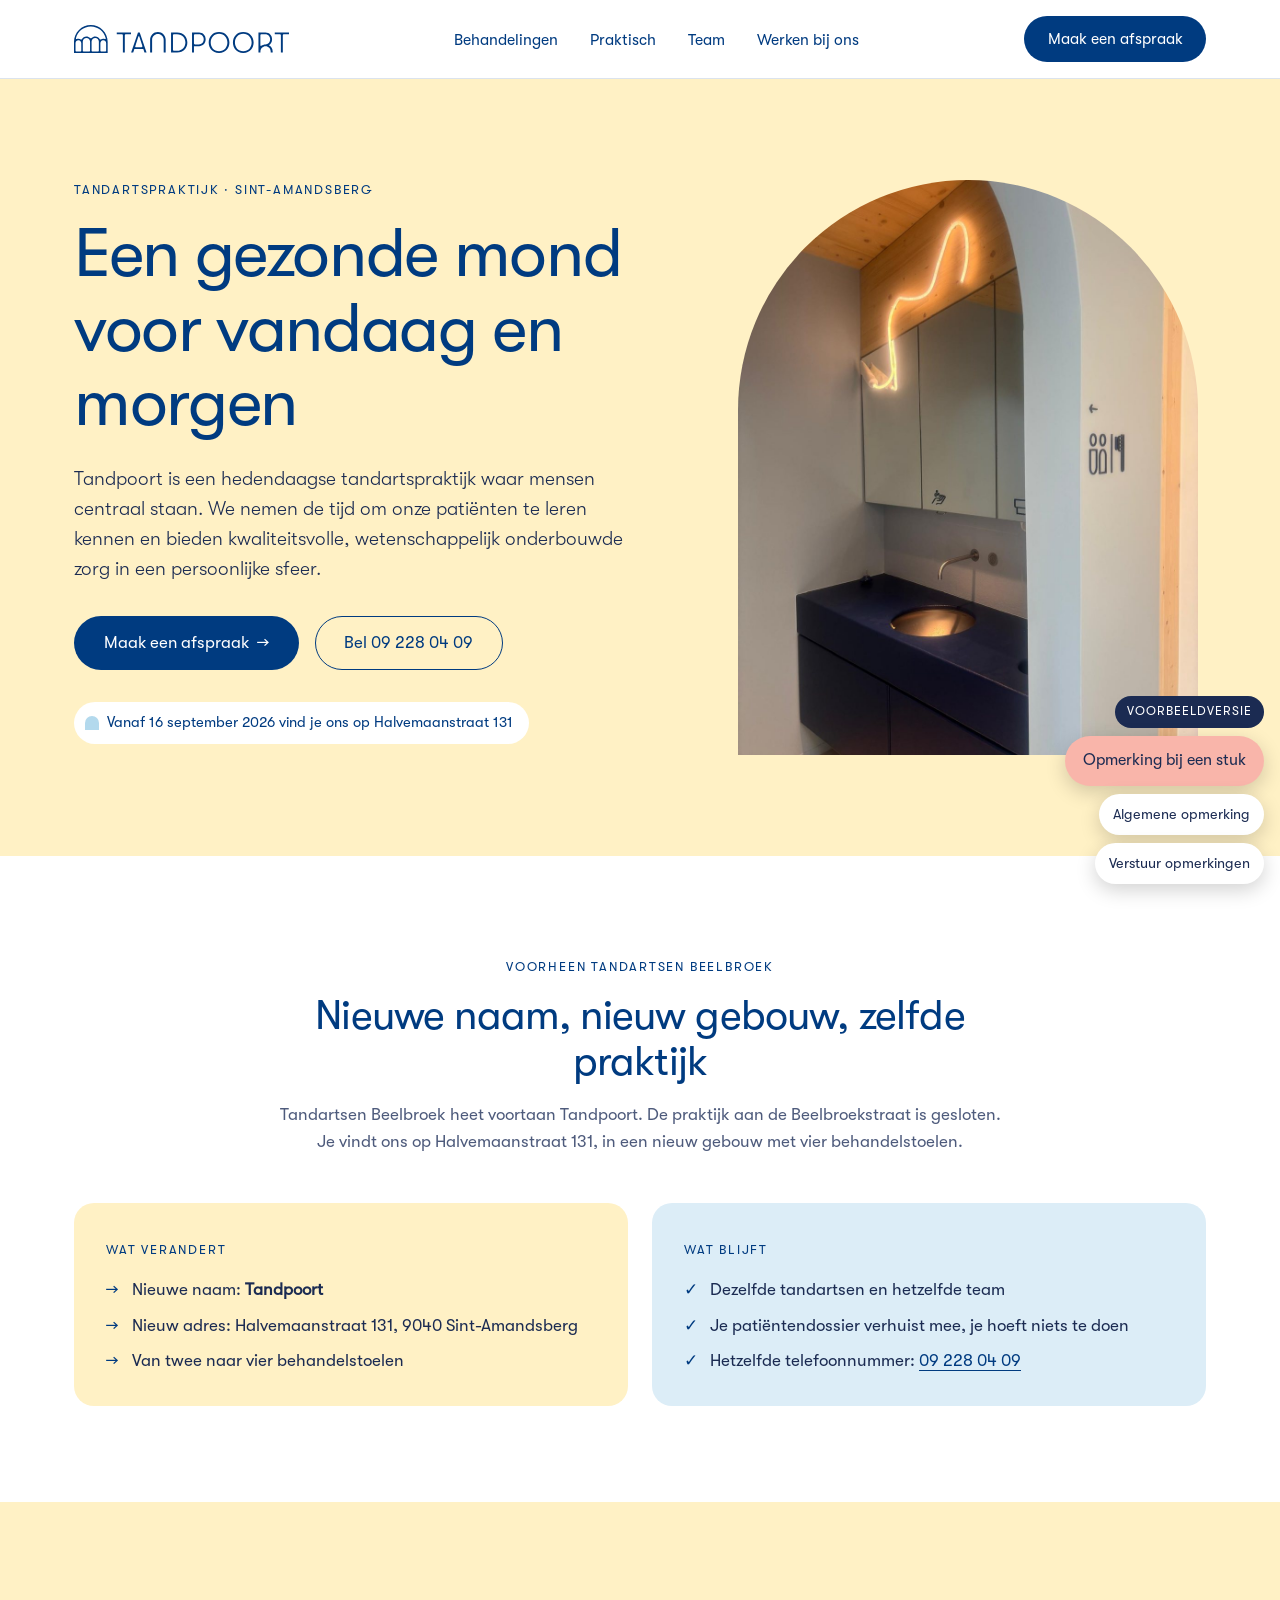
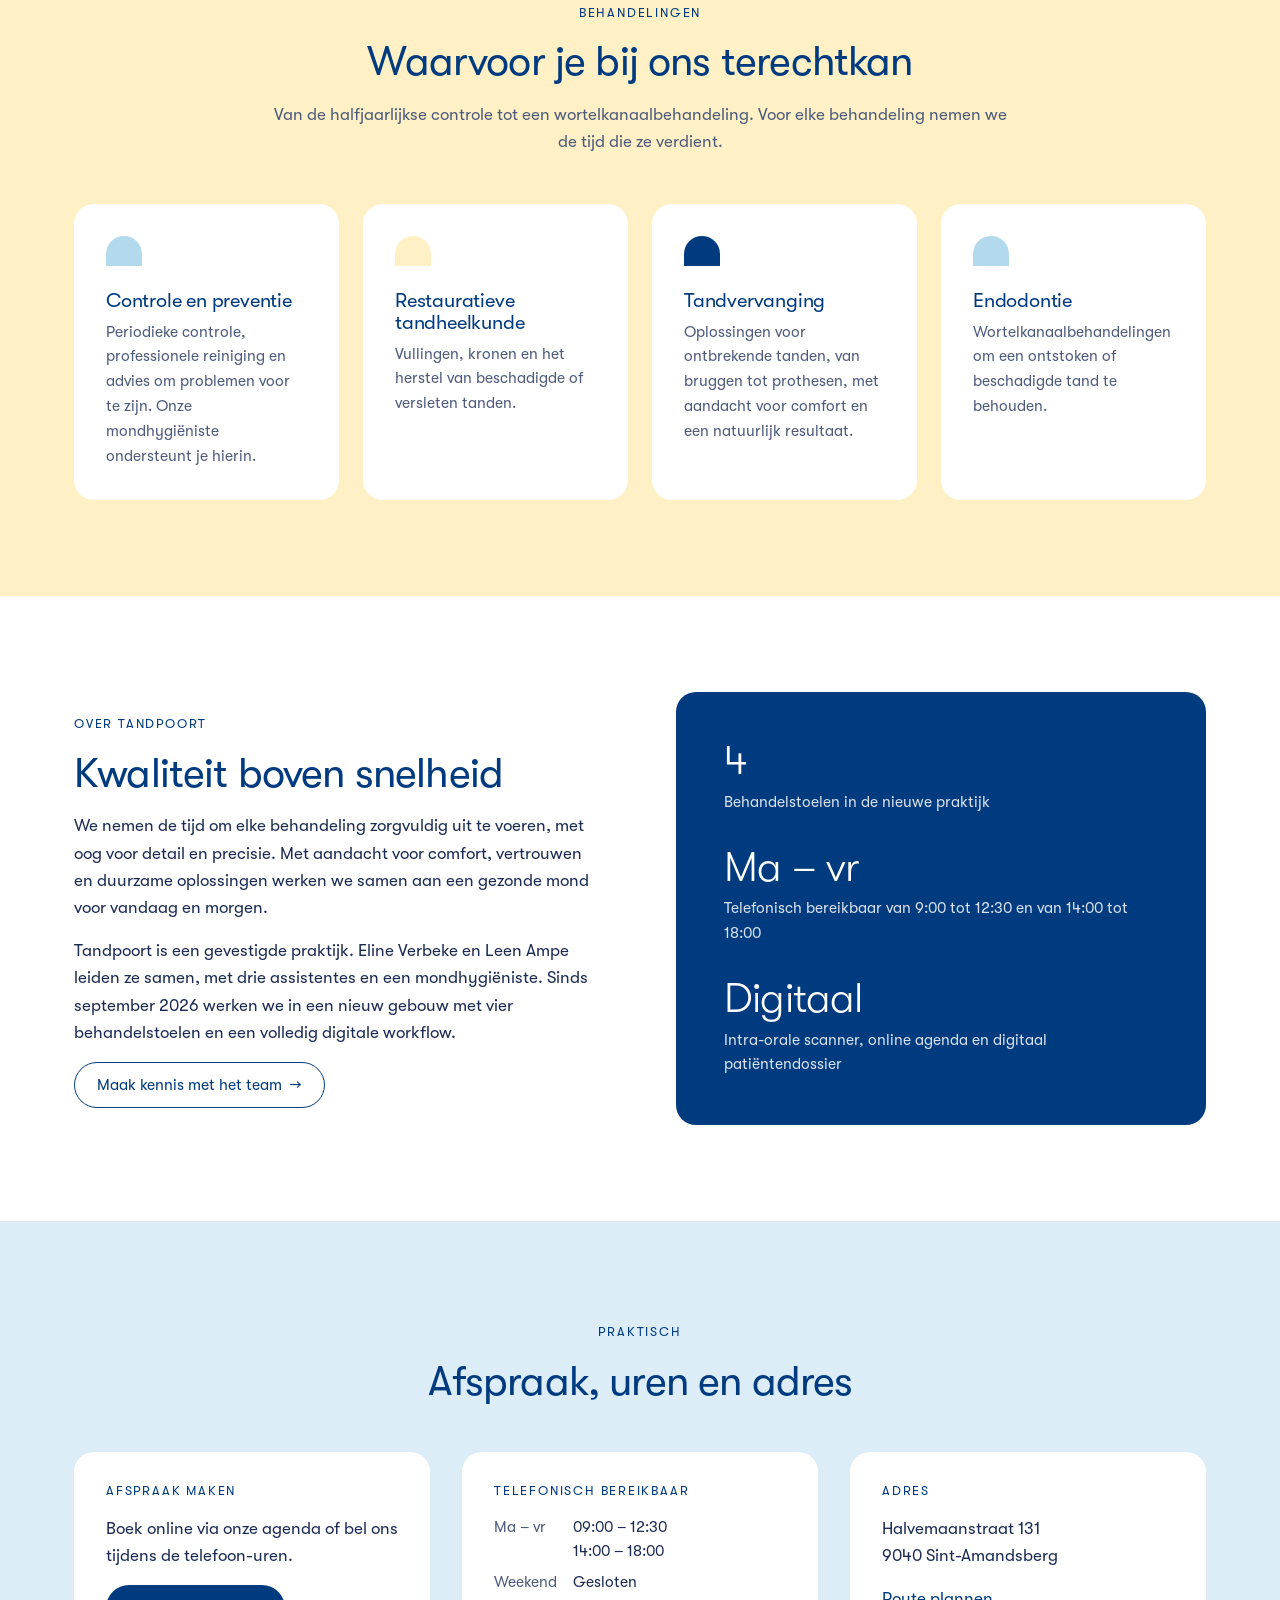
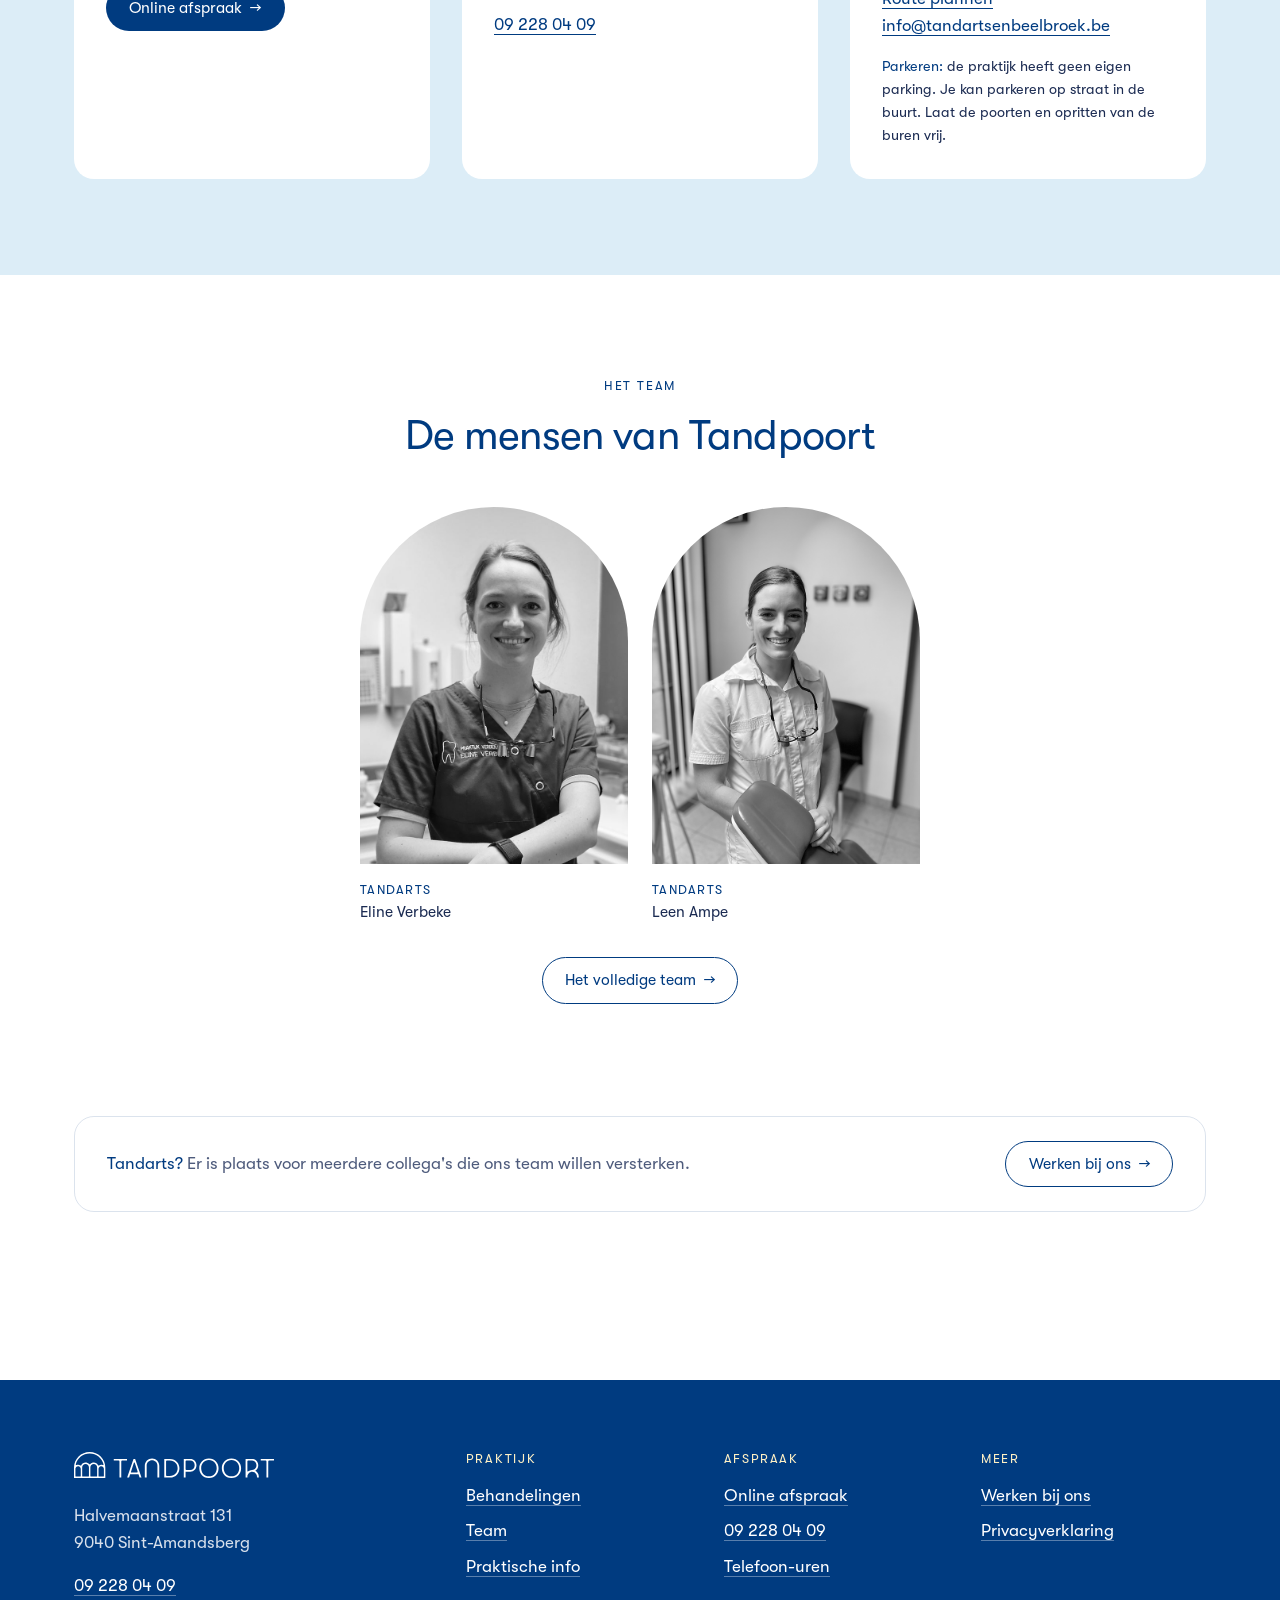
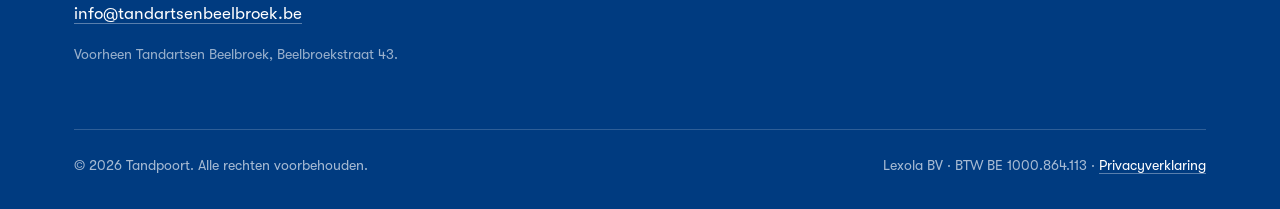
==== index.html @ 4336bd51 "Voorbeeldversie Tandpoort-site met commentaarlaag" ====
<!DOCTYPE html>
<html lang="nl">
<head>
  <meta charset="UTF-8" />
  <meta name="viewport" content="width=device-width, initial-scale=1.0" />
  <meta name="robots" content="noindex, nofollow" />
  <title>Voorbeeld · Tandpoort | Tandartspraktijk in Sint-Amandsberg</title>
  <meta name="description" content="Tandpoort is een hedendaagse tandartspraktijk in Sint-Amandsberg (Gent), Halvemaanstraat 131. Voorheen Tandartsen Beelbroek. Controle en preventie, restauratieve tandheelkunde, tandvervanging en endodontie." />
  <link rel="icon" type="image/png" href="favicon.png" />
  <link rel="apple-touch-icon" href="apple-touch-icon.png" />
  <link rel="preload" href="fonts/GT-Walsheim-Regular.woff2" as="font" type="font/woff2" crossorigin />
  <link rel="stylesheet" href="css/styles.css" />
  <link rel="stylesheet" href="css/review.css" />
  <meta property="og:type" content="website" />
  <meta property="og:url" content="https://tandpoort.be/" />
  <meta property="og:title" content="Tandpoort | Tandartspraktijk in Sint-Amandsberg" />
  <meta property="og:description" content="Hedendaagse tandartspraktijk op Halvemaanstraat 131 in Sint-Amandsberg. Voorheen Tandartsen Beelbroek." />
  <meta property="og:image" content="https://tandpoort.be/images/og-image.jpg" />
  <meta property="og:image:width" content="1200" />
  <meta property="og:image:height" content="630" />
  <meta property="og:locale" content="nl_BE" />
  <meta property="og:site_name" content="Tandpoort" />
  <meta name="twitter:card" content="summary_large_image" />
  <meta name="twitter:title" content="Tandpoort | Tandartspraktijk in Sint-Amandsberg" />
  <meta name="twitter:description" content="Hedendaagse tandartspraktijk op Halvemaanstraat 131 in Sint-Amandsberg. Voorheen Tandartsen Beelbroek." />
  <meta name="twitter:image" content="https://tandpoort.be/images/og-image.jpg" />
  <script type="application/ld+json">
  {
    "@context": "https://schema.org",
    "@type": "Dentist",
    "name": "Tandpoort",
    "alternateName": "Tandartsen Beelbroek",
    "description": "Hedendaagse tandartspraktijk in Sint-Amandsberg, Gent. Sinds 16 september 2026 op Halvemaanstraat 131, voorheen Tandartsen Beelbroek.",
    "url": "https://tandpoort.be",
    "image": "https://tandpoort.be/images/og-image.jpg",
    "logo": "https://tandpoort.be/images/brand/tandpoort-logo.png",
    "telephone": "+32-9-228-04-09",
    "email": "info@tandartsenbeelbroek.be",
    "address": {
      "@type": "PostalAddress",
      "streetAddress": "Halvemaanstraat 131",
      "addressLocality": "Sint-Amandsberg",
      "postalCode": "9040",
      "addressCountry": "BE"
    },
    "openingHoursSpecification": [
      {
        "@type": "OpeningHoursSpecification",
        "dayOfWeek": ["Monday", "Tuesday", "Wednesday", "Thursday", "Friday"],
        "opens": "09:00",
        "closes": "12:30"
      },
      {
        "@type": "OpeningHoursSpecification",
        "dayOfWeek": ["Monday", "Tuesday", "Wednesday", "Thursday", "Friday"],
        "opens": "14:00",
        "closes": "18:00"
      }
    ],
    "areaServed": {
      "@type": "City",
      "name": "Gent"
    },
    "priceRange": "€€",
    "medicalSpecialty": "Dentistry",
    "knowsLanguage": "nl"
  }
  </script>
</head>
<body>

  <!-- ============ NAV ============ -->
  <header class="site-nav" id="siteNav">
    <div class="site-nav__inner">
      <a class="site-nav__brand" href="index.html"><img src="images/brand/tandpoort-logo.svg" alt="Tandpoort" width="215" height="28" /></a>
      <nav aria-label="Hoofdmenu">
        <ul class="site-nav__links">
          <li><a href="index.html#behandelingen">Behandelingen</a></li>
          <li><a href="patienten.html">Praktisch</a></li>
          <li><a href="team.html">Team</a></li>
          <li><a href="werken-bij-ons.html">Werken bij ons</a></li>
        </ul>
      </nav>
      <a href="https://agenda.clickdocdentist.be/nl/practice/practitioners-lexola-bv-sint-amandsberg" target="_blank" rel="noopener" class="btn btn--primary site-nav__cta">Maak een afspraak</a>
      <button class="site-nav__toggle" aria-label="Menu" aria-expanded="false" id="navToggle">
        <span></span><span></span><span></span>
      </button>
    </div>
    <div class="site-nav__mobile">
      <ul>
        <li><a href="index.html#behandelingen">Behandelingen</a></li>
        <li><a href="patienten.html">Praktisch</a></li>
        <li><a href="team.html">Team</a></li>
        <li><a href="werken-bij-ons.html">Werken bij ons</a></li>
        <li><a href="https://agenda.clickdocdentist.be/nl/practice/practitioners-lexola-bv-sint-amandsberg" target="_blank" rel="noopener" class="btn btn--primary">Maak een afspraak</a></li>
      </ul>
    </div>
  </header>

  <!-- ============ HERO ============ -->
  <section class="hero">
    <div class="container">
      <div class="hero__grid">
        <div class="hero__content">
          <span class="eyebrow">Tandartspraktijk · Sint-Amandsberg</span>
          <h1 class="hero__title">Een gezonde mond voor vandaag en morgen</h1>
          <p class="lede hero__lede">
            Tandpoort is een hedendaagse tandartspraktijk waar mensen centraal staan. We nemen de tijd om onze patiënten te leren kennen en bieden kwaliteitsvolle, wetenschappelijk onderbouwde zorg in een persoonlijke sfeer.
          </p>
          <div class="hero__cta-row">
            <a href="https://agenda.clickdocdentist.be/nl/practice/practitioners-lexola-bv-sint-amandsberg" target="_blank" rel="noopener" class="btn btn--primary btn--lg btn-arrow">Maak een afspraak</a>
            <a href="tel:+3292280409" class="btn btn--ghost btn--lg">Bel 09 228 04 09</a>
          </div>
          <p class="hero__note">Vanaf 16 september 2026 vind je ons op Halvemaanstraat 131</p>
        </div>
        <div class="hero__visual hero__visual--photo">
          <img src="images/praktijk-poetshoek.jpg" alt="Poetshoek in de praktijk: wastafel in kobaltblauw onder een boog, met neon-tandpasta op de houten wand" width="1000" height="1250" />
        </div>
      </div>
    </div>
  </section>

  <!-- ============ NIEUWE NAAM, ZELFDE PRAKTIJK ============ -->
  <section>
    <div class="container">
      <div class="section-header">
        <span class="eyebrow">Voorheen Tandartsen Beelbroek</span>
        <h2>Nieuwe naam, nieuw gebouw, zelfde praktijk</h2>
        <p>Tandartsen Beelbroek heet voortaan Tandpoort. De praktijk aan de Beelbroekstraat is gesloten. Je vindt ons op Halvemaanstraat 131, in een nieuw gebouw met vier behandelstoelen.</p>
      </div>
      <div class="grid grid-2">
        <div class="card card--butter">
          <span class="eyebrow">Wat verandert</span>
          <ul class="list-arrow">
            <li>Nieuwe naam: <strong>Tandpoort</strong></li>
            <li>Nieuw adres: Halvemaanstraat 131, 9040 Sint-Amandsberg</li>
            <li>Van twee naar vier behandelstoelen</li>
          </ul>
        </div>
        <div class="card card--blue-light">
          <span class="eyebrow">Wat blijft</span>
          <ul class="list-check">
            <li>Dezelfde tandartsen en hetzelfde team</li>
            <li>Je patiëntendossier verhuist mee, je hoeft niets te doen</li>
            <li>Hetzelfde telefoonnummer: <a href="tel:+3292280409">09 228 04 09</a></li>
          </ul>
        </div>
      </div>
    </div>
  </section>

  <!-- ============ BEHANDELINGEN ============ -->
  <section class="bg-butter" id="behandelingen">
    <div class="container">
      <div class="section-header">
        <span class="eyebrow">Behandelingen</span>
        <h2>Waarvoor je bij ons terechtkan</h2>
        <p>Van de halfjaarlijkse controle tot een wortelkanaalbehandeling. Voor elke behandeling nemen we de tijd die ze verdient.</p>
      </div>
      <div class="treatments">
        <div class="card">
          <div class="card__mark"></div>
          <h3>Controle en preventie</h3>
          <p>Periodieke controle, professionele reiniging en advies om problemen voor te zijn. Onze mondhygiëniste ondersteunt je hierin.</p>
        </div>
        <div class="card">
          <div class="card__mark card__mark--butter"></div>
          <h3>Restauratieve tandheelkunde</h3>
          <p>Vullingen, kronen en het herstel van beschadigde of versleten tanden.</p>
        </div>
        <div class="card">
          <div class="card__mark card__mark--blue"></div>
          <h3>Tandvervanging</h3>
          <p>Oplossingen voor ontbrekende tanden, van bruggen tot prothesen, met aandacht voor comfort en een natuurlijk resultaat.</p>
        </div>
        <div class="card">
          <div class="card__mark"></div>
          <h3>Endodontie</h3>
          <p>Wortelkanaalbehandelingen om een ontstoken of beschadigde tand te behouden.</p>
        </div>
      </div>
    </div>
  </section>

  <!-- ============ OVER DE PRAKTIJK ============ -->
  <section>
    <div class="container">
      <div class="split">
        <div class="split__content">
          <span class="eyebrow">Over Tandpoort</span>
          <h2>Kwaliteit boven snelheid</h2>
          <p>
            We nemen de tijd om elke behandeling zorgvuldig uit te voeren, met oog voor detail en precisie. Met aandacht voor comfort, vertrouwen en duurzame oplossingen werken we samen aan een gezonde mond voor vandaag en morgen.
          </p>
          <p>
            Tandpoort is een gevestigde praktijk. Eline Verbeke en Leen Ampe leiden ze samen, met drie assistentes en een mondhygiëniste. Sinds september 2026 werken we in een nieuw gebouw met vier behandelstoelen en een volledig digitale workflow.
          </p>
          <a href="team.html" class="btn btn--ghost btn-arrow">Maak kennis met het team</a>
        </div>
        <div class="facts">
          <div class="facts__item">
            <span class="num">4</span>
            <p>Behandelstoelen in de nieuwe praktijk</p>
          </div>
          <div class="facts__item">
            <span class="num">Ma – vr</span>
            <p>Telefonisch bereikbaar van 9:00 tot 12:30 en van 14:00 tot 18:00</p>
          </div>
          <div class="facts__item">
            <span class="num">Digitaal</span>
            <p>Intra-orale scanner, online agenda en digitaal patiëntendossier</p>
          </div>
        </div>
      </div>
    </div>
  </section>

  <!-- ============ PRAKTISCH ============ -->
  <section class="bg-blue-light" id="contact">
    <div class="container">
      <div class="section-header">
        <span class="eyebrow">Praktisch</span>
        <h2>Afspraak, uren en adres</h2>
      </div>
      <div class="info-grid">
        <div class="info-block">
          <h3>Afspraak maken</h3>
          <p>Boek online via onze agenda of bel ons tijdens de telefoon-uren.</p>
          <a href="https://agenda.clickdocdentist.be/nl/practice/practitioners-lexola-bv-sint-amandsberg" target="_blank" rel="noopener" class="btn btn--primary btn-arrow">Online afspraak</a>
        </div>
        <div class="info-block">
          <h3>Telefonisch bereikbaar</h3>
          <dl>
            <dt>Ma – vr</dt><dd>09:00 – 12:30<br>14:00 – 18:00</dd>
            <dt>Weekend</dt><dd>Gesloten</dd>
          </dl>
          <p style="margin-top: var(--space-3);"><a href="tel:+3292280409">09 228 04 09</a></p>
        </div>
        <div class="info-block">
          <h3>Adres</h3>
          <address>
            Halvemaanstraat 131<br>
            9040 Sint-Amandsberg
          </address>
          <p style="margin-top: var(--space-3);">
            <a href="https://www.google.com/maps/search/?api=1&query=Halvemaanstraat+131+9040+Sint-Amandsberg" target="_blank" rel="noopener">Route plannen</a><br>
            <a href="mailto:info@tandartsenbeelbroek.be">info@tandartsenbeelbroek.be</a>
          </p>
          <p class="muted" style="margin-top: var(--space-3); font-size: 0.9rem;">
            <strong style="font-weight: 500; color: var(--blue);">Parkeren:</strong> de praktijk heeft geen eigen parking. Je kan parkeren op straat in de buurt. Laat de poorten en opritten van de buren vrij.
          </p>
        </div>
      </div>
    </div>
  </section>

  <!-- ============ TEAM-TEASER ============ -->
  <section>
    <div class="container">
      <div class="section-header">
        <span class="eyebrow">Het team</span>
        <h2>De mensen van Tandpoort</h2>
      </div>
      <div class="team-teaser">
        <figure>
          <div class="arch"><img src="images/team-eline.jpg" alt="Eline Verbeke" style="aspect-ratio: 3/4; width: 100%; object-fit: cover;" /></div>
          <figcaption><small>Tandarts</small>Eline Verbeke</figcaption>
        </figure>
        <figure>
          <div class="arch"><img src="images/team-leen.jpg" alt="Leen Ampe" style="aspect-ratio: 3/4; width: 100%; object-fit: cover;" /></div>
          <figcaption><small>Tandarts</small>Leen Ampe</figcaption>
        </figure>
      </div>
      <p class="text-center" style="margin-top: var(--space-5);">
        <a href="team.html" class="btn btn--ghost btn-arrow">Het volledige team</a>
      </p>
    </div>
  </section>

  <!-- ============ VACATURE (BESCHEIDEN) ============ -->
  <section style="padding-top: 0;">
    <div class="container">
      <div class="recruit-strip">
        <p><strong>Tandarts?</strong> Er is plaats voor meerdere collega's die ons team willen versterken.</p>
        <a href="werken-bij-ons.html" class="btn btn--ghost btn-arrow">Werken bij ons</a>
      </div>
    </div>
  </section>

  <!-- ============ FOOTER ============ -->
  <footer class="site-footer">
    <div class="container">
      <div class="site-footer__grid">
        <div>
          <img src="images/brand/tandpoort-logo-wit.svg" alt="Tandpoort" class="site-footer__logo" width="200" height="26" />
          <address>
            Halvemaanstraat 131<br>
            9040 Sint-Amandsberg
          </address>
          <p>
            <a href="tel:+3292280409">09 228 04 09</a><br>
            <a href="mailto:info@tandartsenbeelbroek.be">info@tandartsenbeelbroek.be</a>
          </p>
          <p class="site-footer__note">Voorheen Tandartsen Beelbroek, Beelbroekstraat 43.</p>
        </div>
        <div>
          <h4>Praktijk</h4>
          <ul>
            <li><a href="index.html#behandelingen">Behandelingen</a></li>
            <li><a href="team.html">Team</a></li>
            <li><a href="patienten.html">Praktische info</a></li>
          </ul>
        </div>
        <div>
          <h4>Afspraak</h4>
          <ul>
            <li><a href="https://agenda.clickdocdentist.be/nl/practice/practitioners-lexola-bv-sint-amandsberg" target="_blank" rel="noopener">Online afspraak</a></li>
            <li><a href="tel:+3292280409">09 228 04 09</a></li>
            <li><a href="patienten.html#telefoonuren">Telefoon-uren</a></li>
          </ul>
        </div>
        <div>
          <h4>Meer</h4>
          <ul>
            <li><a href="werken-bij-ons.html">Werken bij ons</a></li>
            <li><a href="privacy.html">Privacyverklaring</a></li>
          </ul>
        </div>
      </div>
      <div class="site-footer__bottom">
        <span>© <span id="year">2026</span> Tandpoort. Alle rechten voorbehouden.</span>
        <span>Lexola BV · BTW BE 1000.864.113 · <a href="privacy.html">Privacyverklaring</a></span>
      </div>
    </div>
  </footer>

    <script src="js/review.js"></script>
  <script src="js/main.js" defer></script>
</body>
</html>
---- css/styles.css ----
/* =========================================================
   Tandpoort — Design System
   Gebaseerd op de Tandpoort Toolbox (versie 07.2026)
   ========================================================= */

/* GT Walsheim, het huisstijl-lettertype (licentie Grilli Type, bestanden
   in /fonts). Figtree in de font-stack is enkel nog een fallback voor
   het geval de bestanden ontbreken. */

@font-face {
  font-family: "GT Walsheim";
  src: url("../fonts/GT-Walsheim-Light.woff2") format("woff2");
  font-weight: 300;
  font-style: normal;
  font-display: swap;
}
@font-face {
  font-family: "GT Walsheim";
  src: url("../fonts/GT-Walsheim-Light-Oblique.woff2") format("woff2");
  font-weight: 300;
  font-style: italic;
  font-display: swap;
}
@font-face {
  font-family: "GT Walsheim";
  src: url("../fonts/GT-Walsheim-Regular.woff2") format("woff2");
  font-weight: 400;
  font-style: normal;
  font-display: swap;
}
@font-face {
  font-family: "GT Walsheim";
  src: url("../fonts/GT-Walsheim-Regular-Oblique.woff2") format("woff2");
  font-weight: 400;
  font-style: italic;
  font-display: swap;
}

:root {
  /* Kleuren uit de toolbox */
  --blue: #003B80;          /* kobaltblauw, hoofdkleur (RAL 5013, PMS 294) */
  --blue-dark: #002B5E;
  --blue-light: #B3D9ED;    /* lichtblauw */
  --blue-light-2: #DCEDF7;
  --butter: #FFF1C5;        /* botergeel */
  --butter-deep: #F7E4A4;
  --white: #ffffff;

  --color-bg: var(--white);
  --color-text: #1B2B52;
  --color-text-muted: #4E5B7C;
  --color-line: rgba(0, 59, 128, 0.14);

  --font-sans: "GT Walsheim", system-ui, -apple-system, "Segoe UI", Helvetica, Arial, sans-serif;

  --container: 1180px;
  --container-narrow: 780px;
  --radius: 999px;          /* pill-vorm voor knoppen */
  --radius-card: 20px;
  --arch: 999px 999px 0 0;  /* poortboog, ontleend aan het logo */

  --space-1: 0.25rem;
  --space-2: 0.5rem;
  --space-3: 1rem;
  --space-4: 1.5rem;
  --space-5: 2rem;
  --space-6: 3rem;
  --space-7: 4.5rem;
  --space-8: 6rem;
}

*, *::before, *::after { box-sizing: border-box; }

html {
  scroll-behavior: smooth;
  -webkit-text-size-adjust: 100%;
}

body {
  margin: 0;
  font-family: var(--font-sans);
  font-size: 17px;
  font-weight: 400;
  line-height: 1.6;
  color: var(--color-text);
  background: var(--color-bg);
  -webkit-font-smoothing: antialiased;
  -moz-osx-font-smoothing: grayscale;
}

img { max-width: 100%; display: block; height: auto; }

a {
  color: var(--blue);
  text-decoration: none;
  border-bottom: 1px solid currentColor;
  transition: opacity 0.2s ease;
}
a:hover { opacity: 0.7; }

h1, h2, h3, h4 {
  font-family: var(--font-sans);
  font-weight: 400;
  letter-spacing: -0.02em;
  line-height: 1.1;
  color: var(--blue);
  margin: 0 0 var(--space-3);
}

h1 { font-size: clamp(2.5rem, 4.5vw + 1rem, 4.25rem); }
h2 { font-size: clamp(1.85rem, 2vw + 1rem, 2.75rem); }
h3 { font-size: 1.35rem; letter-spacing: -0.01em; }
h4 { font-size: 1.1rem; }

p { margin: 0 0 var(--space-3); }

.eyebrow {
  display: inline-block;
  font-size: 0.8rem;
  font-weight: 400;
  letter-spacing: 0.14em;
  text-transform: uppercase;
  color: var(--blue);
  margin-bottom: var(--space-3);
}

.lede {
  font-size: 1.2rem;
  font-weight: 300;
  line-height: 1.55;
  color: var(--color-text);
}

.container {
  max-width: var(--container);
  margin: 0 auto;
  padding: 0 var(--space-4);
}
.container-narrow {
  max-width: var(--container-narrow);
  margin: 0 auto;
  padding: 0 var(--space-4);
}

section { padding: var(--space-7) 0; }
@media (min-width: 768px) { section { padding: var(--space-8) 0; } }

/* ---------- Poortboog-motief ---------- */
.arch {
  border-radius: var(--arch);
  overflow: hidden;
}

/* ---------- Navigatie ---------- */
.site-nav {
  position: sticky;
  top: 0;
  z-index: 50;
  background: rgba(255, 255, 255, 0.94);
  backdrop-filter: saturate(180%) blur(12px);
  border-bottom: 1px solid var(--color-line);
}
.site-nav__inner {
  display: flex;
  align-items: center;
  justify-content: space-between;
  gap: var(--space-4);
  max-width: var(--container);
  margin: 0 auto;
  padding: var(--space-3) var(--space-4);
}
.site-nav__brand {
  border: 0;
  display: inline-flex;
  align-items: center;
  flex-shrink: 0;
}
.site-nav__brand img {
  height: 28px;
  width: auto;
}
.site-nav__brand:hover { opacity: 1; }

.site-nav__links {
  display: none;
  gap: var(--space-5);
  align-items: center;
  list-style: none;
  margin: 0;
  padding: 0;
}
.site-nav__links a {
  color: var(--blue);
  font-size: 0.98rem;
  border: 0;
  padding: var(--space-2) 0;
  position: relative;
}
.site-nav__links a::after {
  content: "";
  position: absolute;
  left: 0; right: 0; bottom: 0;
  height: 2px;
  border-radius: 2px;
  background: var(--blue);
  transform: scaleX(0);
  transform-origin: left;
  transition: transform 0.25s ease;
}
.site-nav__links a:hover { opacity: 1; }
.site-nav__links a:hover::after,
.site-nav__links a.is-active::after { transform: scaleX(1); }

.site-nav .site-nav__cta { display: none; }

.site-nav__toggle {
  display: inline-flex;
  flex-direction: column;
  justify-content: center;
  gap: 5px;
  width: 44px;
  height: 44px;
  padding: 0 10px;
  border: 0;
  background: transparent;
  cursor: pointer;
}
.site-nav__toggle span {
  display: block;
  height: 2px;
  border-radius: 2px;
  background: var(--blue);
  transition: transform 0.25s ease, opacity 0.25s ease;
}
.site-nav.is-open .site-nav__toggle span:nth-child(1) { transform: translateY(7px) rotate(45deg); }
.site-nav.is-open .site-nav__toggle span:nth-child(2) { opacity: 0; }
.site-nav.is-open .site-nav__toggle span:nth-child(3) { transform: translateY(-7px) rotate(-45deg); }

@media (min-width: 960px) {
  .site-nav__links { display: flex; }
  .site-nav .site-nav__cta { display: inline-flex; }
  .site-nav__toggle { display: none; }
}

.site-nav__mobile {
  display: none;
  border-top: 1px solid var(--color-line);
  background: var(--white);
  padding: var(--space-4);
}
.site-nav__mobile ul {
  list-style: none;
  margin: 0;
  padding: 0;
  display: grid;
  gap: var(--space-3);
}
.site-nav__mobile a {
  border: 0;
  font-size: 1.15rem;
  color: var(--blue);
}
.site-nav__mobile .btn { justify-self: start; margin-top: var(--space-2); }
.site-nav.is-open .site-nav__mobile { display: block; }

/* ---------- Knoppen ---------- */
.btn {
  display: inline-flex;
  align-items: center;
  gap: var(--space-2);
  padding: 0.8rem 1.4rem;
  font-family: var(--font-sans);
  font-size: 0.98rem;
  font-weight: 400;
  line-height: 1.2;
  border: 1.5px solid transparent;
  border-radius: var(--radius);
  cursor: pointer;
  white-space: nowrap;
  transition: background 0.2s ease, color 0.2s ease, border-color 0.2s ease, transform 0.15s ease;
}
.btn:hover { transform: translateY(-1px); opacity: 1; }
.btn--primary { background: var(--blue); color: var(--white); }
.btn--primary:hover { background: var(--blue-dark); }
.btn--ghost { background: transparent; color: var(--blue); border-color: var(--blue); }
.btn--ghost:hover { background: var(--blue); color: var(--white); }
.btn--light { background: var(--white); color: var(--blue); }
.btn--light:hover { background: var(--butter); }
.btn--butter { background: var(--butter); color: var(--blue); }
.btn--butter:hover { background: var(--butter-deep); }
.btn--lg { padding: 1rem 1.8rem; font-size: 1.05rem; }

.btn-arrow::after {
  content: "→";
  display: inline-block;
  transition: transform 0.2s ease;
}
.btn-arrow:hover::after { transform: translateX(3px); }

/* ---------- Hero ---------- */
.hero {
  position: relative;
  padding: var(--space-6) 0 var(--space-7);
  background: var(--butter);
  overflow: hidden;
}
.hero__grid {
  display: grid;
  grid-template-columns: 1fr;
  gap: var(--space-6);
  align-items: center;
}
.hero__content { max-width: 36rem; }
.hero__title { margin-bottom: var(--space-4); }
.hero__lede { margin-bottom: var(--space-5); }
.hero__cta-row {
  display: flex;
  flex-wrap: wrap;
  gap: var(--space-3);
}
.hero__note {
  display: inline-flex;
  align-items: center;
  gap: var(--space-2);
  margin-top: var(--space-5);
  padding: 0.55rem 1rem 0.55rem 0.7rem;
  background: var(--white);
  border-radius: var(--radius);
  font-size: 0.92rem;
  color: var(--blue);
}
.hero__note::before {
  content: "";
  width: 14px; height: 14px;
  border-radius: var(--arch);
  background: var(--blue-light);
  flex-shrink: 0;
}
.hero__visual {
  position: relative;
  aspect-ratio: 4 / 5;
  max-width: 460px;
  width: 100%;
  margin: 0 auto;
  background: var(--blue-light);
  border-radius: var(--arch);
  display: flex;
  align-items: flex-end;
  justify-content: center;
  overflow: hidden;
}
.hero__visual img {
  width: 72%;
  height: auto;
  margin-bottom: -2px;
}
.hero__visual--photo img {
  width: 100%;
  height: 100%;
  object-fit: cover;
  margin: 0;
}

@media (min-width: 900px) {
  .hero { padding: var(--space-8) 0; }
  .hero__grid {
    grid-template-columns: 1.1fr 0.9fr;
    gap: var(--space-7);
  }
}

/* ---------- Sectie-koppen ---------- */
.section-header {
  max-width: 46rem;
  margin: 0 auto var(--space-6);
  text-align: center;
}
.section-header--left { text-align: left; margin-left: 0; }
.section-header p { color: var(--color-text-muted); }

/* ---------- Kaarten / grids ---------- */
.grid {
  display: grid;
  gap: var(--space-4);
}
.grid-2 { grid-template-columns: 1fr; }
.grid-3 { grid-template-columns: 1fr; }
.grid-4 { grid-template-columns: repeat(2, 1fr); }
@media (min-width: 700px) {
  .grid-2 { grid-template-columns: repeat(2, 1fr); }
  .grid-3 { grid-template-columns: repeat(3, 1fr); }
  .grid-4 { grid-template-columns: repeat(4, 1fr); }
}

.card {
  background: var(--white);
  border-radius: var(--radius-card);
  padding: var(--space-5);
}
.card--butter { background: var(--butter); }
.card--blue-light { background: var(--blue-light-2); }
.card--blue { background: var(--blue); color: var(--white); }
.card--blue h3, .card.card--blue p { color: var(--white); }
.card--outline { border: 1.5px solid var(--color-line); }
.card__mark {
  width: 36px; height: 30px;
  border-radius: var(--arch);
  background: var(--blue-light);
  margin-bottom: var(--space-4);
}
.card__mark--butter { background: var(--butter); }
.card__mark--blue { background: var(--blue); }
.card__icon {
  width: 44px; height: 44px;
  border-radius: 50%;
  background: var(--blue-light-2);
  color: var(--blue);
  display: inline-flex;
  align-items: center;
  justify-content: center;
  font-size: 1.05rem;
  font-weight: 400;
  margin-bottom: var(--space-3);
}
.card h3 { font-size: 1.25rem; margin-bottom: var(--space-2); }
.card p { color: var(--color-text-muted); margin: 0; font-size: 0.97rem; }
.card p + p { margin-top: var(--space-2); }

/* ---------- Feiten-strook ---------- */
.facts {
  display: grid;
  grid-template-columns: 1fr;
  gap: var(--space-4);
  background: var(--blue);
  color: var(--white);
  border-radius: var(--radius-card);
  padding: var(--space-6);
}
.facts__item .num {
  font-size: 2.6rem;
  font-weight: 300;
  letter-spacing: -0.02em;
  display: block;
  line-height: 1;
  margin-bottom: var(--space-2);
}
.facts__item p { color: rgba(255,255,255,0.85); margin: 0; font-size: 0.97rem; }
@media (min-width: 700px) { .facts { grid-template-columns: repeat(3, 1fr); } }

/* ---------- Tweedeling ---------- */
.split {
  display: grid;
  grid-template-columns: 1fr;
  gap: var(--space-6);
  align-items: center;
}
.split__media {
  border-radius: var(--arch);
  overflow: hidden;
  aspect-ratio: 4 / 5;
  max-width: 420px;
  width: 100%;
  margin: 0 auto;
  background: var(--blue-light-2);
}
.split__media img { width: 100%; height: 100%; object-fit: cover; }
@media (min-width: 900px) {
  .split { grid-template-columns: 1fr 1fr; gap: var(--space-7); }
  .split--reverse .split__media { order: -1; }
}

/* ---------- Team ---------- */
.team-grid {
  display: grid;
  grid-template-columns: 1fr;
  gap: var(--space-6) var(--space-5);
}
@media (min-width: 600px) { .team-grid { grid-template-columns: repeat(2, 1fr); } }
@media (min-width: 1000px) { .team-grid { grid-template-columns: repeat(3, 1fr); } }

.team-card { text-align: left; }
.team-card__photo {
  aspect-ratio: 3 / 4;
  border-radius: var(--arch);
  overflow: hidden;
  background: var(--blue-light-2);
  margin-bottom: var(--space-4);
}
.team-card__photo img { width: 100%; height: 100%; object-fit: cover; }
.team-card__initials {
  display: flex;
  align-items: center;
  justify-content: center;
  height: 100%;
  font-size: 3rem;
  font-weight: 300;
  color: var(--blue);
  background: var(--blue-light-2);
}
.team-card__name {
  font-size: 1.4rem;
  margin: 0 0 var(--space-1);
}
.team-card__role {
  font-size: 0.82rem;
  color: var(--blue);
  letter-spacing: 0.12em;
  text-transform: uppercase;
  font-weight: 400;
  margin: 0 0 var(--space-2);
}
.team-card__bio { color: var(--color-text-muted); font-size: 0.97rem; margin: 0; }

/* Team-teaser op de homepage */
.team-teaser {
  display: grid;
  grid-template-columns: repeat(2, 1fr);
  gap: var(--space-4);
  max-width: 560px;
  margin: 0 auto;
}
.team-teaser figure { margin: 0; }
.team-teaser figcaption {
  margin-top: var(--space-3);
  font-size: 0.97rem;
  color: var(--color-text);
}
.team-teaser figcaption small {
  display: block;
  font-size: 0.8rem;
  letter-spacing: 0.1em;
  text-transform: uppercase;
  color: var(--blue);
}

/* ---------- Behandelingen ---------- */
.treatments {
  display: grid;
  grid-template-columns: 1fr;
  gap: var(--space-4);
}
@media (min-width: 700px) { .treatments { grid-template-columns: repeat(2, 1fr); } }
@media (min-width: 1000px) { .treatments { grid-template-columns: repeat(4, 1fr); } }

/* ---------- Lijsten met markering ---------- */
.list-check,
.list-arrow {
  list-style: none;
  margin: 0;
  padding: 0;
  display: grid;
  gap: var(--space-2);
}
.list-check li,
.list-arrow li {
  padding-left: 1.6rem;
  position: relative;
}
.list-check li::before,
.list-arrow li::before {
  position: absolute;
  left: 0;
  color: var(--blue);
  font-weight: 400;
}
.list-check li::before { content: "✓"; }
.list-arrow li::before { content: "→"; }

/* ---------- Praktische info ---------- */
.info-grid {
  display: grid;
  grid-template-columns: 1fr;
  gap: var(--space-5);
}
@media (min-width: 800px) { .info-grid { grid-template-columns: repeat(3, 1fr); } }
.info-block {
  background: var(--white);
  border-radius: var(--radius-card);
  padding: var(--space-5);
}
.info-block h3 {
  font-size: 0.8rem;
  letter-spacing: 0.14em;
  text-transform: uppercase;
  color: var(--blue);
  font-weight: 400;
  margin-bottom: var(--space-3);
}
.info-block p, .info-block dl { margin: 0; color: var(--color-text); }
.info-block dl { display: grid; grid-template-columns: auto 1fr; gap: 6px 16px; font-size: 0.97rem; }
.info-block dt { color: var(--color-text-muted); }
.info-block dd { margin: 0; }
.info-block .btn { margin-top: var(--space-3); }
.info-block address { font-style: normal; }

/* ---------- Formulieren ---------- */
.form {
  display: grid;
  gap: var(--space-3);
  background: var(--butter);
  padding: var(--space-5);
  border-radius: var(--radius-card);
}
.form__row { display: grid; gap: var(--space-3); }
@media (min-width: 600px) { .form__row.two { grid-template-columns: 1fr 1fr; } }

.form label {
  display: block;
  font-size: 0.88rem;
  font-weight: 400;
  margin-bottom: var(--space-1);
  color: var(--blue);
}
.form input, .form select, .form textarea {
  width: 100%;
  font-family: inherit;
  font-size: 1rem;
  color: var(--color-text);
  padding: 0.8rem 1rem;
  border: 1.5px solid transparent;
  border-radius: 12px;
  background: var(--white);
  transition: border-color 0.2s ease, box-shadow 0.2s ease;
}
.form input[type="file"] { padding: 0.6rem 1rem; }
.form input:focus, .form select:focus, .form textarea:focus {
  outline: none;
  border-color: var(--blue);
}
.form textarea { min-height: 140px; resize: vertical; }
.form__note { font-size: 0.88rem; color: var(--color-text-muted); margin: 0; }
.form .btn { justify-self: start; }

/* ---------- CTA-banner ---------- */
.cta-banner {
  background: var(--blue);
  color: var(--white);
  border-radius: var(--radius-card);
  padding: var(--space-6) var(--space-5);
  text-align: center;
}
.cta-banner h2 { color: var(--white); }
.cta-banner p { color: rgba(255,255,255,0.85); max-width: 36rem; margin: 0 auto var(--space-4); }
.cta-banner .eyebrow { color: var(--butter); }
.cta-banner .btn--ghost { color: var(--white); border-color: rgba(255,255,255,0.6); }
.cta-banner .btn--ghost:hover { background: var(--white); color: var(--blue); }
.cta-banner__row {
  display: flex;
  flex-wrap: wrap;
  justify-content: center;
  gap: var(--space-3);
}

/* ---------- Bescheiden vacature-strook ---------- */
.recruit-strip {
  display: flex;
  flex-wrap: wrap;
  align-items: center;
  justify-content: space-between;
  gap: var(--space-3) var(--space-5);
  padding: var(--space-4) var(--space-5);
  border: 1.5px solid var(--color-line);
  border-radius: var(--radius-card);
}
.recruit-strip p { margin: 0; color: var(--color-text-muted); }
.recruit-strip p strong { color: var(--blue); font-weight: 400; }

/* ---------- Footer ---------- */
.site-footer {
  background: var(--blue);
  color: rgba(255,255,255,0.85);
  padding: var(--space-7) 0 var(--space-5);
  margin-top: var(--space-7);
}
.site-footer a { color: var(--white); border-bottom-color: rgba(255,255,255,0.35); }
.site-footer__grid {
  display: grid;
  grid-template-columns: 1fr;
  gap: var(--space-5);
  margin-bottom: var(--space-6);
}
@media (min-width: 700px) { .site-footer__grid { grid-template-columns: 1.6fr 1fr 1fr 1fr; } }
.site-footer__logo {
  height: 26px;
  width: auto;
  margin-bottom: var(--space-4);
}
.site-footer h4 {
  color: var(--butter);
  font-size: 0.8rem;
  letter-spacing: 0.14em;
  text-transform: uppercase;
  font-weight: 400;
  margin-bottom: var(--space-3);
}
.site-footer ul { list-style: none; padding: 0; margin: 0; display: grid; gap: var(--space-2); }
.site-footer address { font-style: normal; margin-bottom: var(--space-3); }
.site-footer__note { font-size: 0.88rem; color: rgba(255,255,255,0.6); }
.site-footer__bottom {
  display: flex;
  flex-wrap: wrap;
  justify-content: space-between;
  gap: var(--space-3);
  padding-top: var(--space-4);
  border-top: 1px solid rgba(255,255,255,0.18);
  font-size: 0.88rem;
  color: rgba(255,255,255,0.65);
}

/* ---------- Paginakop (subpagina's) ---------- */
.page-header {
  background: var(--butter);
  padding: var(--space-7) 0 var(--space-6);
}
.page-header h1 { margin-bottom: var(--space-3); }
.page-header p {
  font-size: 1.15rem;
  font-weight: 300;
  max-width: 40rem;
  margin: 0;
}

/* ---------- Mededeling ---------- */
.notice {
  display: flex;
  gap: var(--space-3);
  align-items: flex-start;
  background: var(--blue-light-2);
  padding: var(--space-4) var(--space-5);
  border-radius: var(--radius-card);
  font-size: 0.97rem;
  color: var(--color-text);
}
.notice::before {
  content: "";
  flex-shrink: 0;
  width: 22px; height: 18px;
  margin-top: 4px;
  border-radius: var(--arch);
  background: var(--blue);
}
.notice p { margin: 0; }
.notice strong { color: var(--blue); font-weight: 400; }

/* ---------- Hulpklassen ---------- */
.text-center { text-align: center; }
.mt-0 { margin-top: 0; }
.mb-0 { margin-bottom: 0; }
.muted { color: var(--color-text-muted); }
.bg-butter { background: var(--butter); }
.bg-blue-light { background: var(--blue-light-2); }
.bg-white { background: var(--white); }

/* ---------- Cookie-banner ---------- */
.cookie-banner {
  position: fixed;
  bottom: 0;
  left: 0;
  right: 0;
  background: var(--blue);
  color: var(--white);
  padding: var(--space-4);
  z-index: 100;
  animation: cookieSlideUp 0.3s ease;
}
.cookie-banner__inner {
  max-width: var(--container);
  margin: 0 auto;
  display: flex;
  flex-direction: column;
  gap: var(--space-3);
}
.cookie-banner p {
  margin: 0;
  font-size: 0.92rem;
  line-height: 1.5;
  flex: 1;
  color: rgba(255, 255, 255, 0.9);
}
.cookie-banner a {
  color: var(--white);
  border-bottom-color: rgba(255, 255, 255, 0.5);
}
.cookie-banner__actions {
  display: flex;
  gap: var(--space-2);
  flex-shrink: 0;
}
.cookie-banner__actions .btn {
  padding: 0.6rem 1.1rem;
  font-size: 0.92rem;
}
.cookie-banner__actions .btn--primary { background: var(--butter); color: var(--blue); }
.cookie-banner__actions .btn--primary:hover { background: var(--butter-deep); }
.cookie-banner__actions .btn--ghost {
  color: rgba(255, 255, 255, 0.9);
  border-color: rgba(255, 255, 255, 0.5);
}
.cookie-banner__actions .btn--ghost:hover {
  background: rgba(255, 255, 255, 0.12);
  color: var(--white);
}
@media (min-width: 760px) {
  .cookie-banner__inner {
    flex-direction: row;
    align-items: center;
    justify-content: space-between;
    gap: var(--space-5);
  }
}
@keyframes cookieSlideUp {
  from { transform: translateY(100%); }
  to { transform: translateY(0); }
}

/* ---------- Minder beweging ---------- */
@media (prefers-reduced-motion: reduce) {
  *, *::before, *::after {
    animation-duration: 0.01ms !important;
    transition-duration: 0.01ms !important;
  }
  html { scroll-behavior: auto; }
}

/* Feiten-strook binnen een tweedeling: één kolom */
.split .facts { grid-template-columns: 1fr; gap: var(--space-5); }
---- css/review.css ----
/* Commentaarlaag voor de voorbeeldversie. Niet in productie gebruiken. */
.rv-bar {
  position: fixed;
  right: 16px;
  bottom: 16px;
  z-index: 9000;
  display: flex;
  flex-direction: column;
  align-items: flex-end;
  gap: 8px;
  font-family: "GT Walsheim", system-ui, sans-serif;
}
.rv-bar__label {
  background: #1B2B52;
  color: #fff;
  font-size: 0.78rem;
  letter-spacing: 0.08em;
  text-transform: uppercase;
  padding: 6px 12px;
  border-radius: 999px;
}
.rv-btn {
  display: inline-flex;
  align-items: center;
  gap: 8px;
  background: #F9B5AA;
  color: #1B2B52;
  border: 0;
  border-radius: 999px;
  padding: 12px 18px;
  font: inherit;
  font-size: 1rem;
  cursor: pointer;
  box-shadow: 0 6px 20px rgba(0,0,0,0.18);
}
.rv-btn--secondary { background: #fff; font-size: 0.9rem; padding: 9px 14px; }
.rv-btn:focus-visible { outline: 3px solid #003B80; outline-offset: 2px; }
body.rv-picking { cursor: crosshair; }
body.rv-picking .rv-hover {
  outline: 3px solid #F9B5AA;
  outline-offset: 3px;
  background: rgba(249,181,170,0.18);
}
.rv-pin {
  position: absolute;
  z-index: 8000;
  width: 26px;
  height: 26px;
  border-radius: 999px 999px 999px 0;
  background: #F9B5AA;
  color: #1B2B52;
  font: 700 0.8rem/26px system-ui, sans-serif;
  text-align: center;
  box-shadow: 0 2px 8px rgba(0,0,0,0.25);
  pointer-events: auto;
  cursor: help;
}
.rv-overlay {
  position: fixed;
  inset: 0;
  z-index: 9500;
  background: rgba(27,43,82,0.45);
  display: flex;
  align-items: center;
  justify-content: center;
  padding: 16px;
}
.rv-dialog {
  background: #fff;
  color: #1B2B52;
  border-radius: 20px;
  padding: 24px;
  width: 100%;
  max-width: 520px;
  font-family: "GT Walsheim", system-ui, sans-serif;
  box-shadow: 0 20px 60px rgba(0,0,0,0.3);
}
.rv-dialog h2 { font-size: 1.3rem; margin: 0 0 4px; color: #003B80; font-weight: 400; }
.rv-dialog .rv-context {
  font-size: 0.85rem;
  color: #4E5B7C;
  background: #FFF1C5;
  border-radius: 10px;
  padding: 8px 12px;
  margin: 0 0 14px;
}
.rv-context--clip { max-height: 4.5em; overflow: hidden; }
.rv-dialog label { display: block; font-size: 0.85rem; margin: 10px 0 4px; }
.rv-dialog input, .rv-dialog textarea {
  width: 100%;
  box-sizing: border-box;
  font: inherit;
  padding: 10px 12px;
  border: 1.5px solid rgba(0,59,128,0.25);
  border-radius: 10px;
}
.rv-dialog textarea { min-height: 110px; resize: vertical; }
.rv-dialog__actions { display: flex; flex-wrap: wrap; justify-content: flex-end; gap: 8px; margin-top: 16px; }
.rv-dialog__actions .rv-btn { white-space: nowrap; }
.rv-dialog .rv-btn { box-shadow: none; }
.rv-dialog .rv-btn--primary { background: #003B80; color: #fff; }
.rv-toast {
  position: fixed;
  left: 50%;
  bottom: 24px;
  transform: translateX(-50%);
  z-index: 9600;
  background: #003B80;
  color: #fff;
  padding: 12px 20px;
  border-radius: 999px;
  font-family: "GT Walsheim", system-ui, sans-serif;
}
@media (max-width: 600px) {
  .rv-bar { right: 12px; bottom: 12px; }
  .rv-bar__label { display: none; }
}
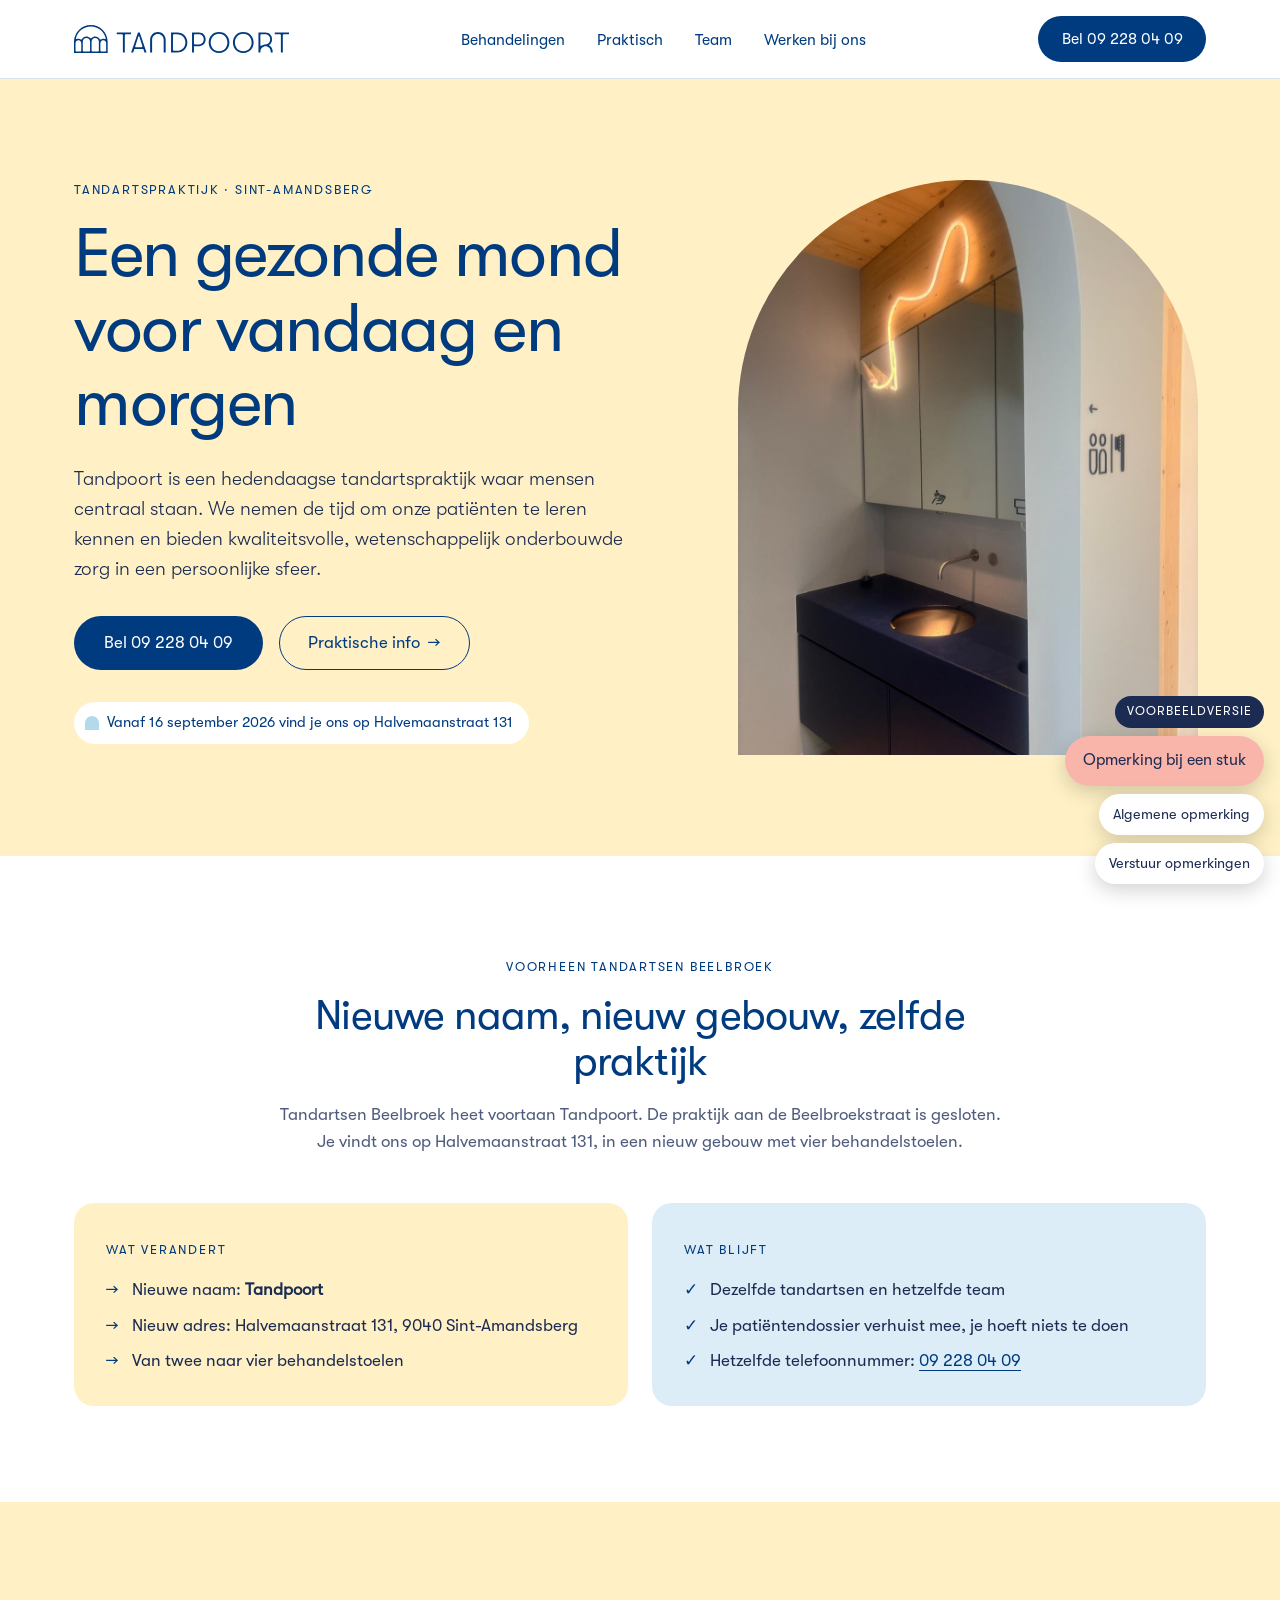
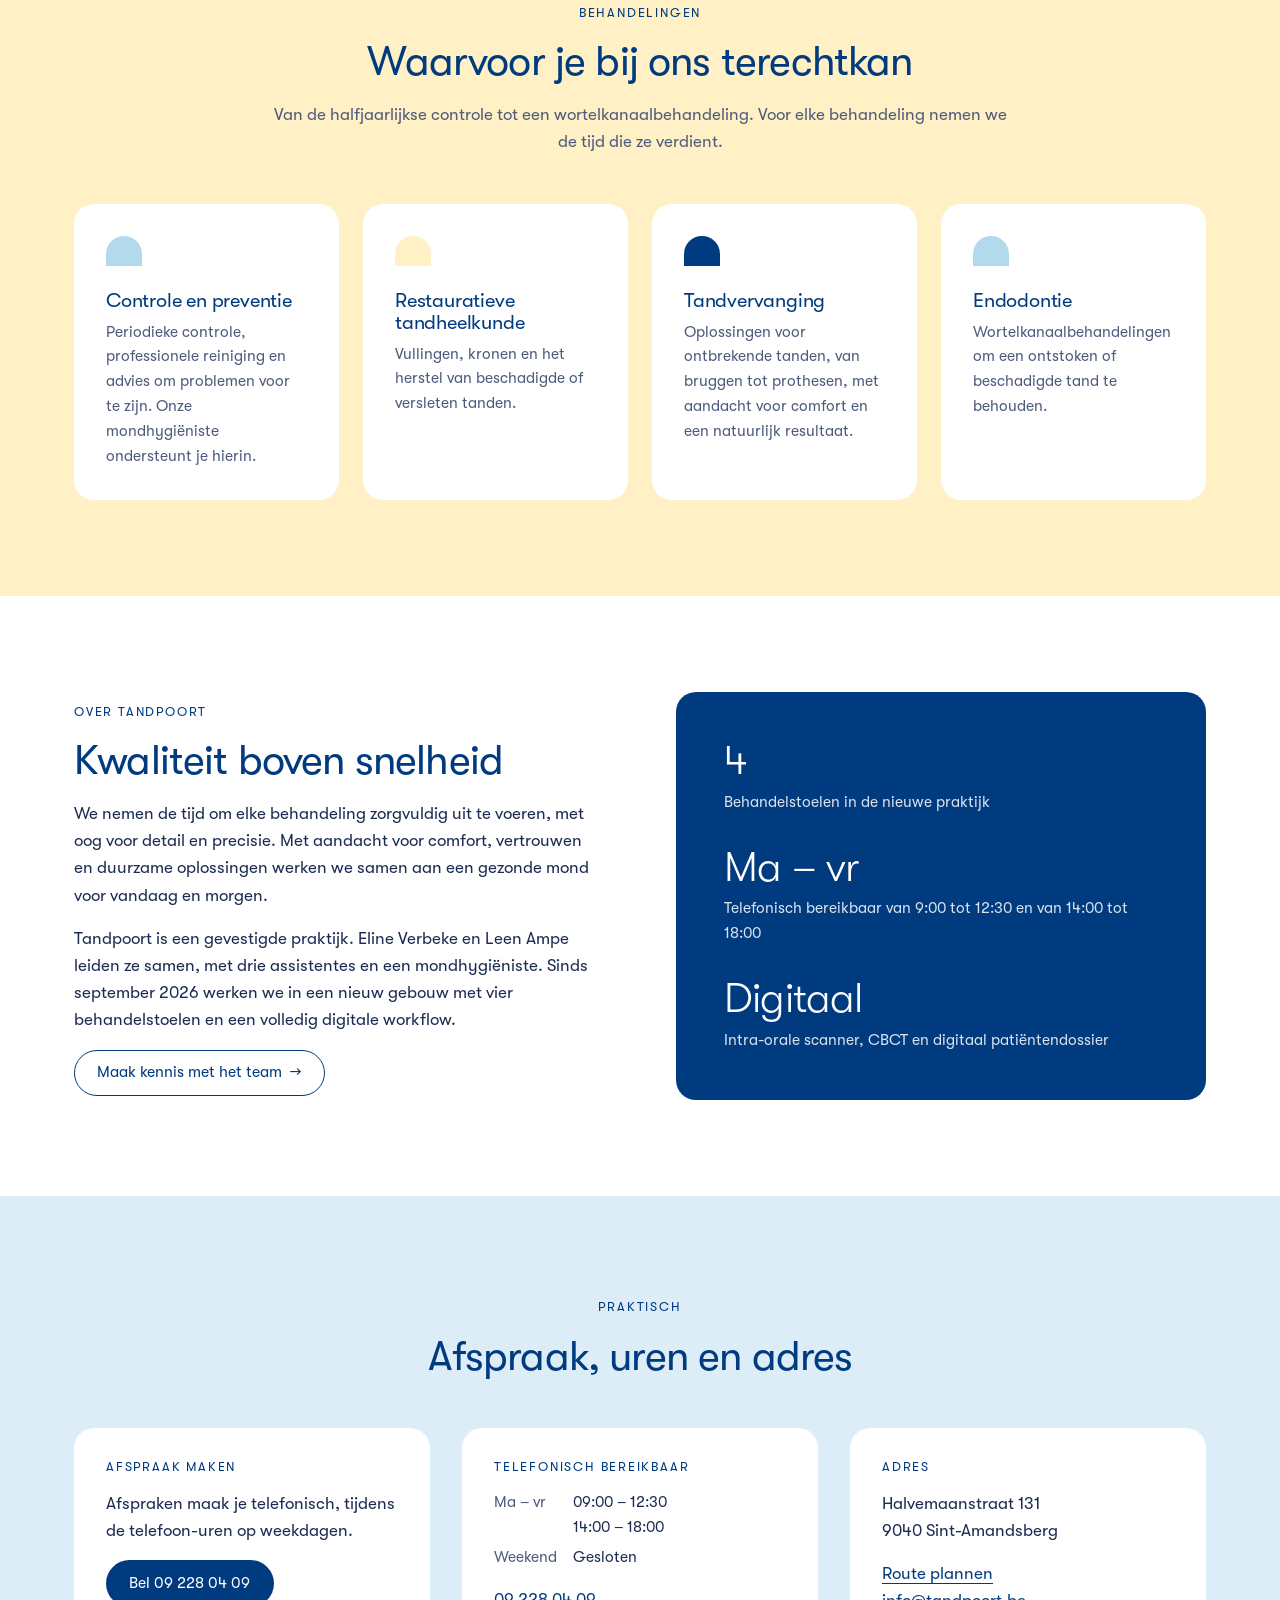
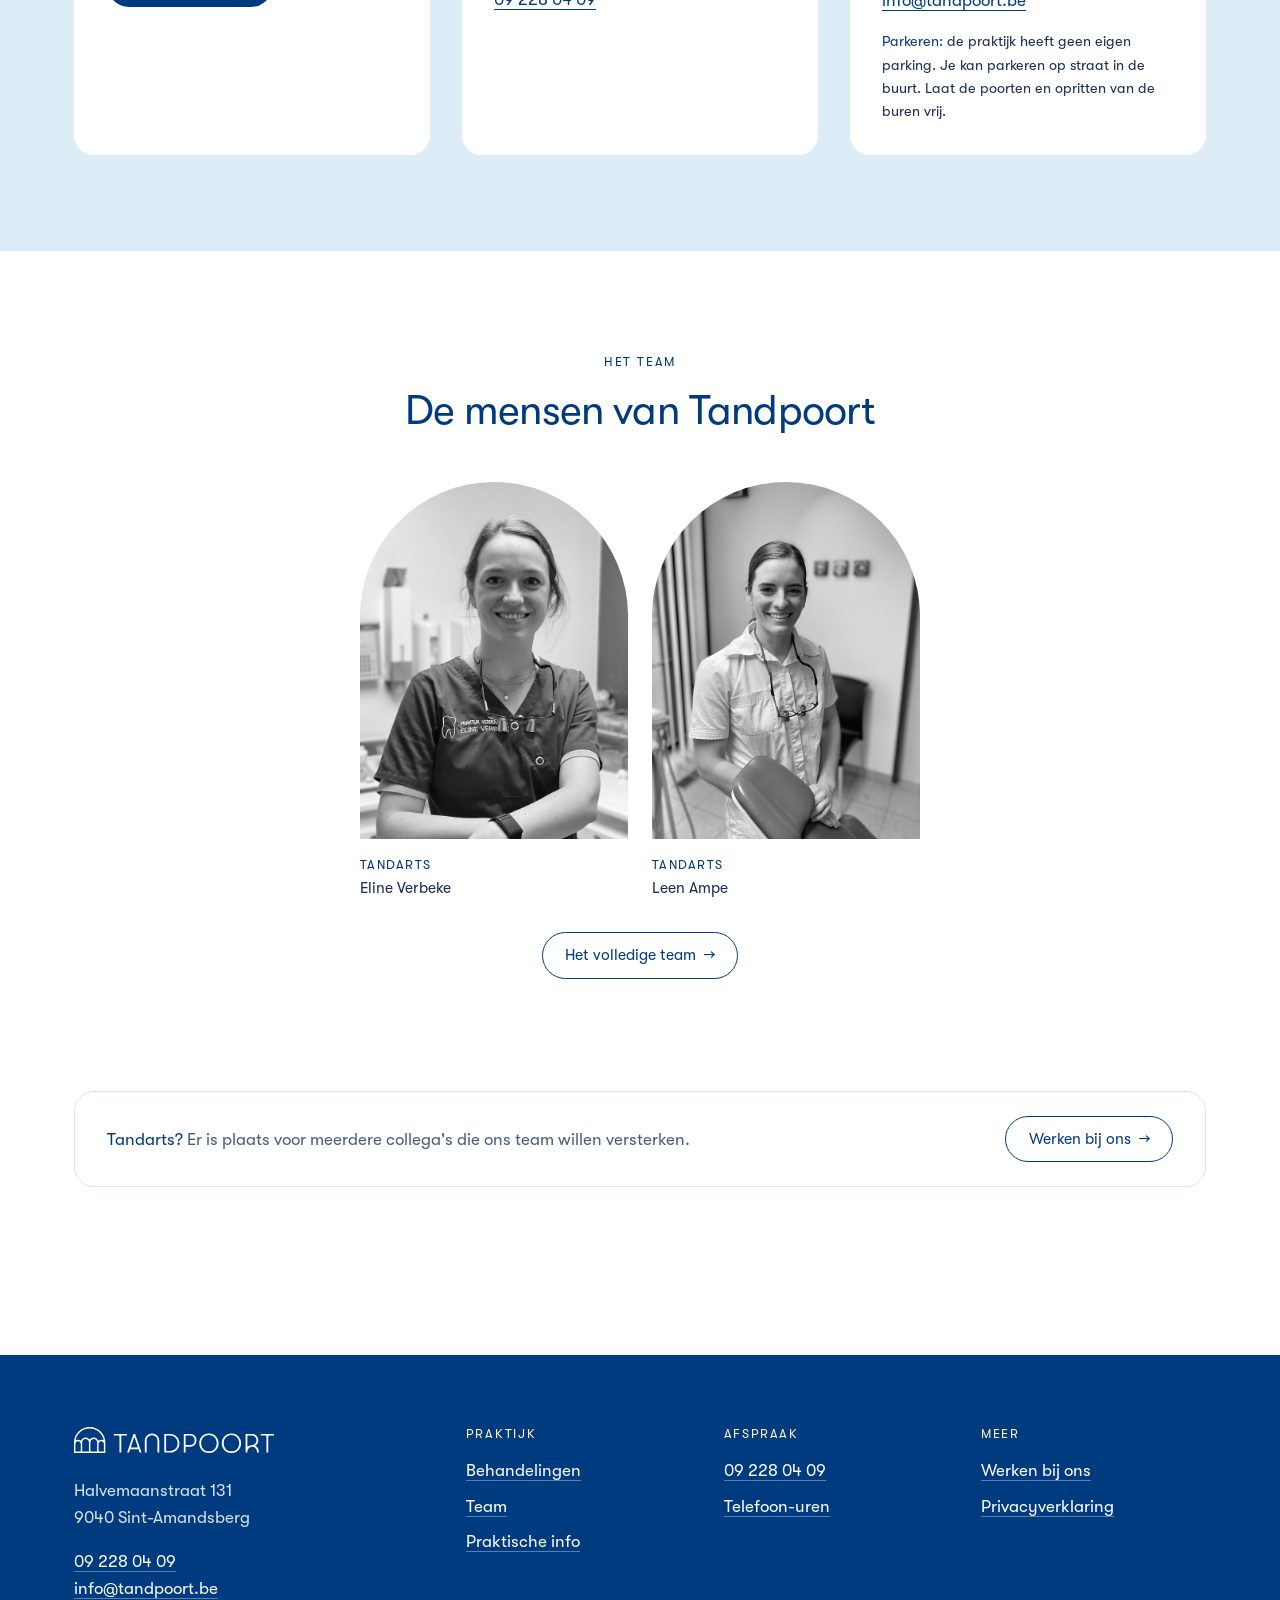
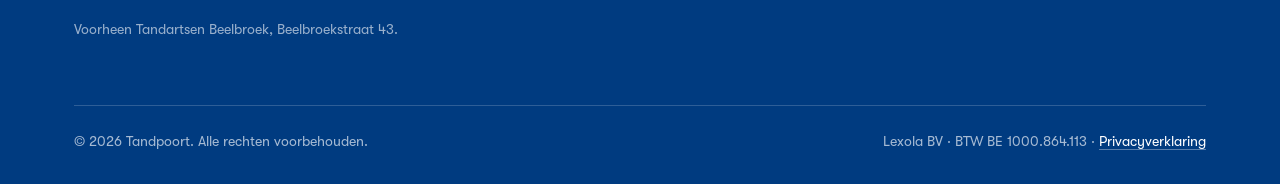
==== commit 6e7d67a8: "Afspraken telefonisch, info@tandpoort.be" ====
--- a/index.html
+++ b/index.html
@@ -35,7 +35,7 @@
     "image": "https://tandpoort.be/images/og-image.jpg",
     "logo": "https://tandpoort.be/images/brand/tandpoort-logo.png",
     "telephone": "+32-9-228-04-09",
-    "email": "info@tandartsenbeelbroek.be",
+    "email": "info@tandpoort.be",
     "address": {
       "@type": "PostalAddress",
       "streetAddress": "Halvemaanstraat 131",
@@ -81,7 +81,7 @@
           <li><a href="werken-bij-ons.html">Werken bij ons</a></li>
         </ul>
       </nav>
-      <a href="https://agenda.clickdocdentist.be/nl/practice/practitioners-lexola-bv-sint-amandsberg" target="_blank" rel="noopener" class="btn btn--primary site-nav__cta">Maak een afspraak</a>
+      <a href="tel:+3292280409" class="btn btn--primary site-nav__cta">Bel 09 228 04 09</a>
       <button class="site-nav__toggle" aria-label="Menu" aria-expanded="false" id="navToggle">
         <span></span><span></span><span></span>
       </button>
@@ -92,7 +92,7 @@
         <li><a href="patienten.html">Praktisch</a></li>
         <li><a href="team.html">Team</a></li>
         <li><a href="werken-bij-ons.html">Werken bij ons</a></li>
-        <li><a href="https://agenda.clickdocdentist.be/nl/practice/practitioners-lexola-bv-sint-amandsberg" target="_blank" rel="noopener" class="btn btn--primary">Maak een afspraak</a></li>
+        <li><a href="tel:+3292280409" class="btn btn--primary">Bel 09 228 04 09</a></li>
       </ul>
     </div>
   </header>
@@ -108,8 +108,8 @@
             Tandpoort is een hedendaagse tandartspraktijk waar mensen centraal staan. We nemen de tijd om onze patiënten te leren kennen en bieden kwaliteitsvolle, wetenschappelijk onderbouwde zorg in een persoonlijke sfeer.
           </p>
           <div class="hero__cta-row">
-            <a href="https://agenda.clickdocdentist.be/nl/practice/practitioners-lexola-bv-sint-amandsberg" target="_blank" rel="noopener" class="btn btn--primary btn--lg btn-arrow">Maak een afspraak</a>
-            <a href="tel:+3292280409" class="btn btn--ghost btn--lg">Bel 09 228 04 09</a>
+            <a href="tel:+3292280409" class="btn btn--primary btn--lg">Bel 09 228 04 09</a>
+            <a href="patienten.html" class="btn btn--ghost btn--lg btn-arrow">Praktische info</a>
           </div>
           <p class="hero__note">Vanaf 16 september 2026 vind je ons op Halvemaanstraat 131</p>
         </div>
@@ -208,7 +208,7 @@
           </div>
           <div class="facts__item">
             <span class="num">Digitaal</span>
-            <p>Intra-orale scanner, online agenda en digitaal patiëntendossier</p>
+            <p>Intra-orale scanner, CBCT en digitaal patiëntendossier</p>
           </div>
         </div>
       </div>
@@ -225,8 +225,8 @@
       <div class="info-grid">
         <div class="info-block">
           <h3>Afspraak maken</h3>
-          <p>Boek online via onze agenda of bel ons tijdens de telefoon-uren.</p>
-          <a href="https://agenda.clickdocdentist.be/nl/practice/practitioners-lexola-bv-sint-amandsberg" target="_blank" rel="noopener" class="btn btn--primary btn-arrow">Online afspraak</a>
+          <p>Afspraken maak je telefonisch, tijdens de telefoon-uren op weekdagen.</p>
+          <a href="tel:+3292280409" class="btn btn--primary">Bel 09 228 04 09</a>
         </div>
         <div class="info-block">
           <h3>Telefonisch bereikbaar</h3>
@@ -244,7 +244,7 @@
           </address>
           <p style="margin-top: var(--space-3);">
             <a href="https://www.google.com/maps/search/?api=1&query=Halvemaanstraat+131+9040+Sint-Amandsberg" target="_blank" rel="noopener">Route plannen</a><br>
-            <a href="mailto:info@tandartsenbeelbroek.be">info@tandartsenbeelbroek.be</a>
+            <a href="mailto:info@tandpoort.be">info@tandpoort.be</a>
           </p>
           <p class="muted" style="margin-top: var(--space-3); font-size: 0.9rem;">
             <strong style="font-weight: 500; color: var(--blue);">Parkeren:</strong> de praktijk heeft geen eigen parking. Je kan parkeren op straat in de buurt. Laat de poorten en opritten van de buren vrij.
@@ -299,7 +299,7 @@
           </address>
           <p>
             <a href="tel:+3292280409">09 228 04 09</a><br>
-            <a href="mailto:info@tandartsenbeelbroek.be">info@tandartsenbeelbroek.be</a>
+            <a href="mailto:info@tandpoort.be">info@tandpoort.be</a>
           </p>
           <p class="site-footer__note">Voorheen Tandartsen Beelbroek, Beelbroekstraat 43.</p>
         </div>
@@ -314,7 +314,6 @@
         <div>
           <h4>Afspraak</h4>
           <ul>
-            <li><a href="https://agenda.clickdocdentist.be/nl/practice/practitioners-lexola-bv-sint-amandsberg" target="_blank" rel="noopener">Online afspraak</a></li>
             <li><a href="tel:+3292280409">09 228 04 09</a></li>
             <li><a href="patienten.html#telefoonuren">Telefoon-uren</a></li>
           </ul>
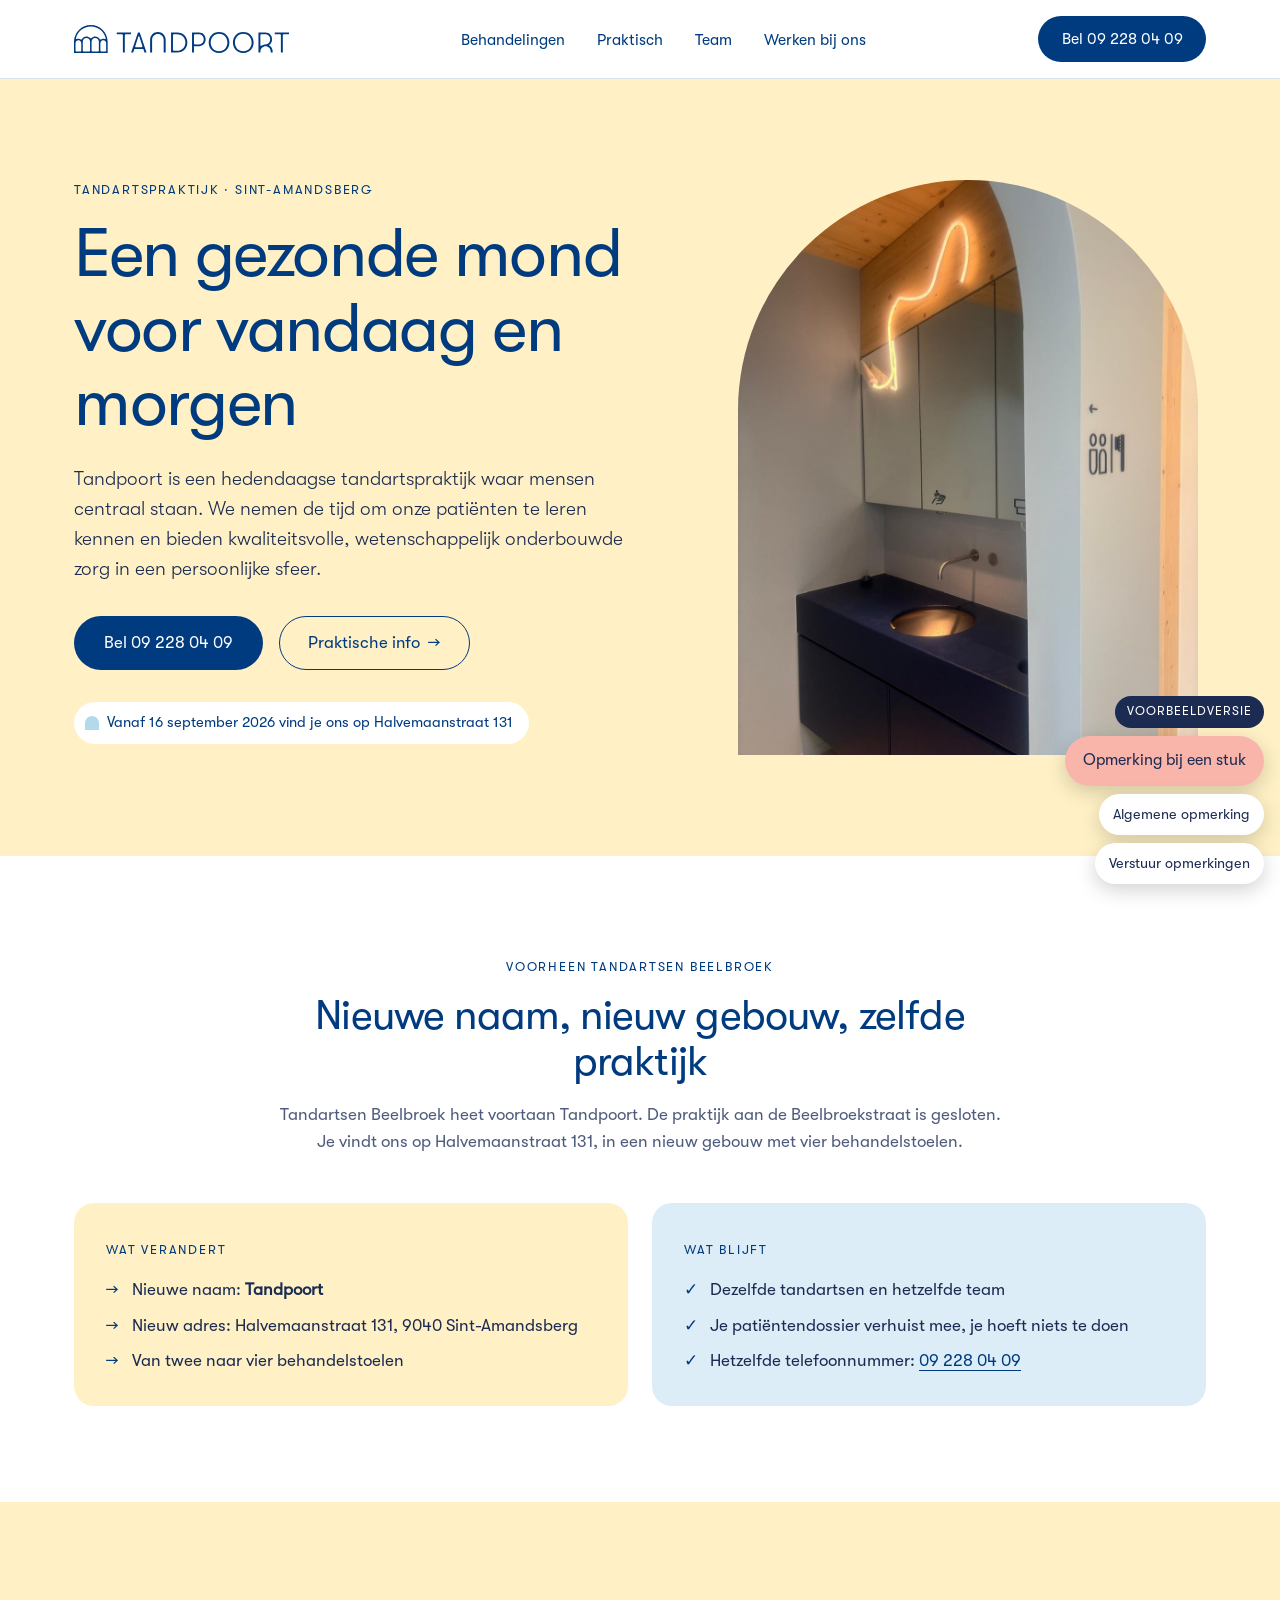
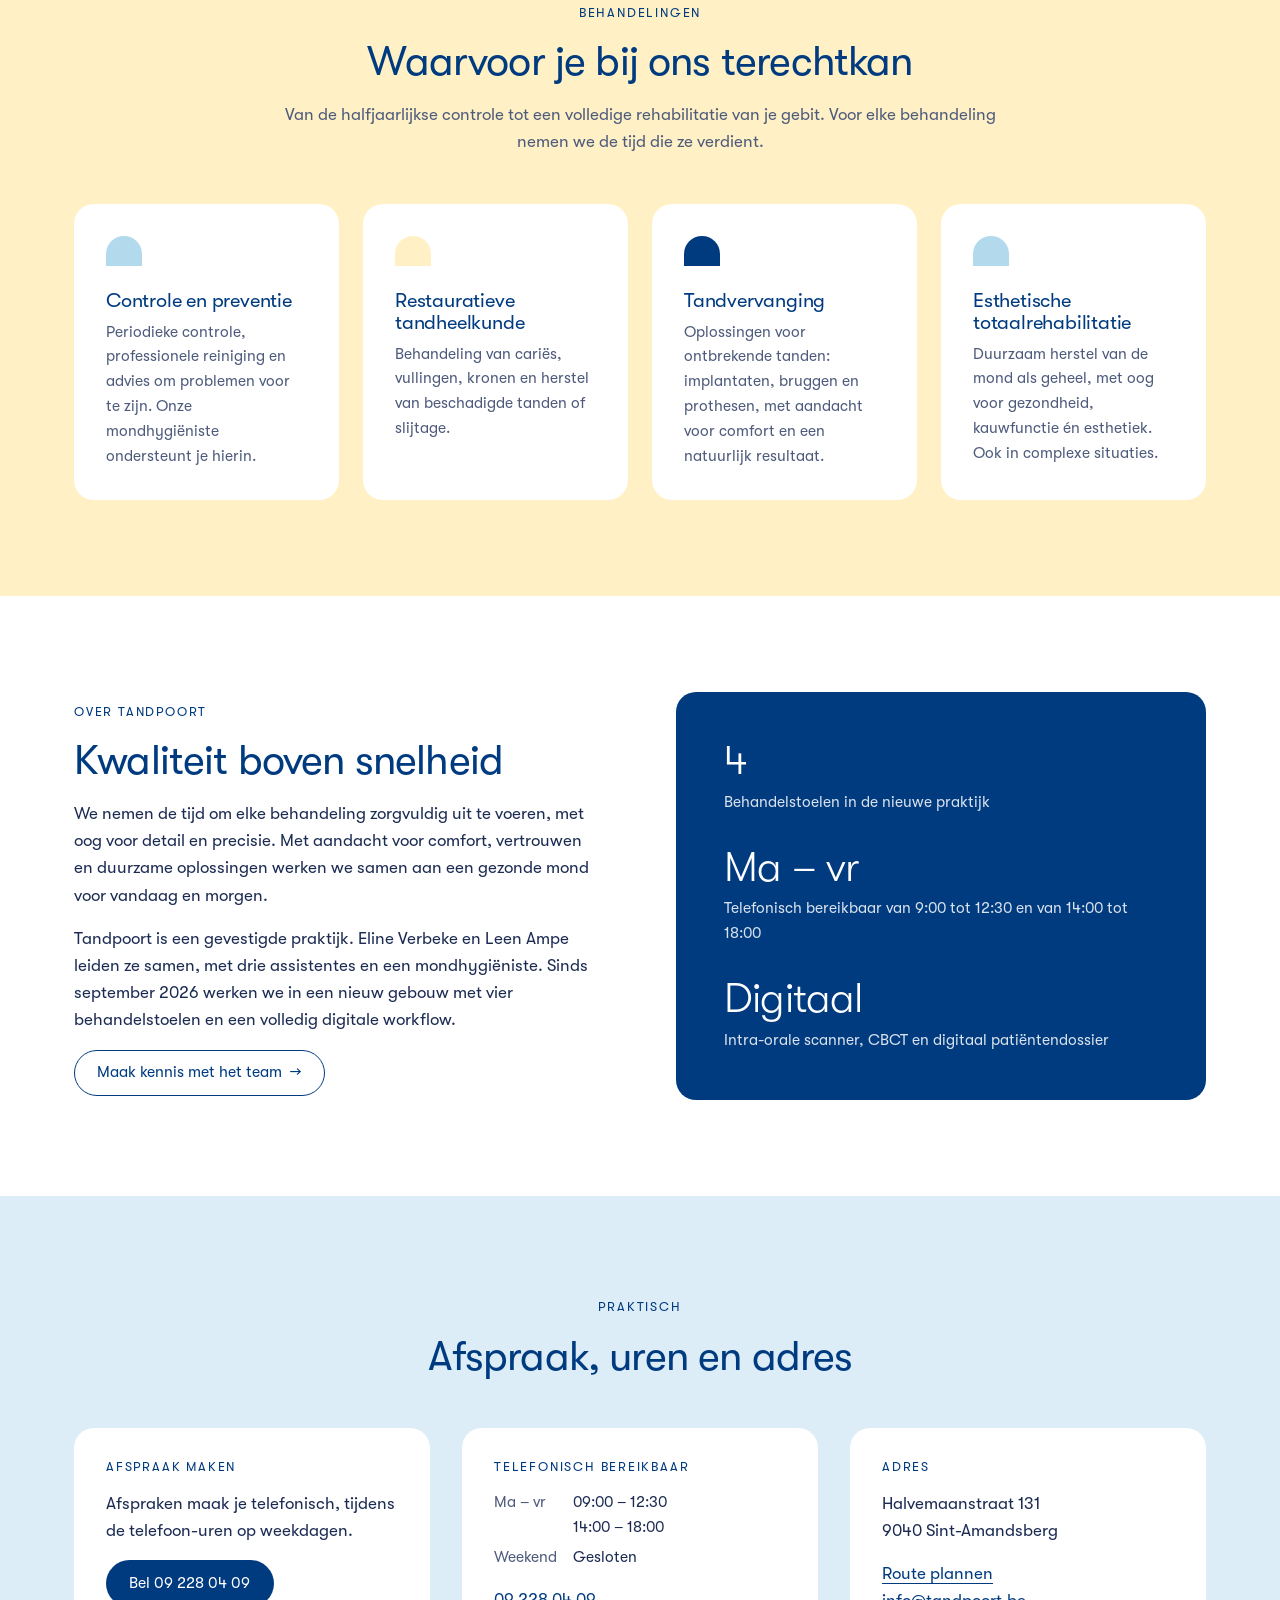
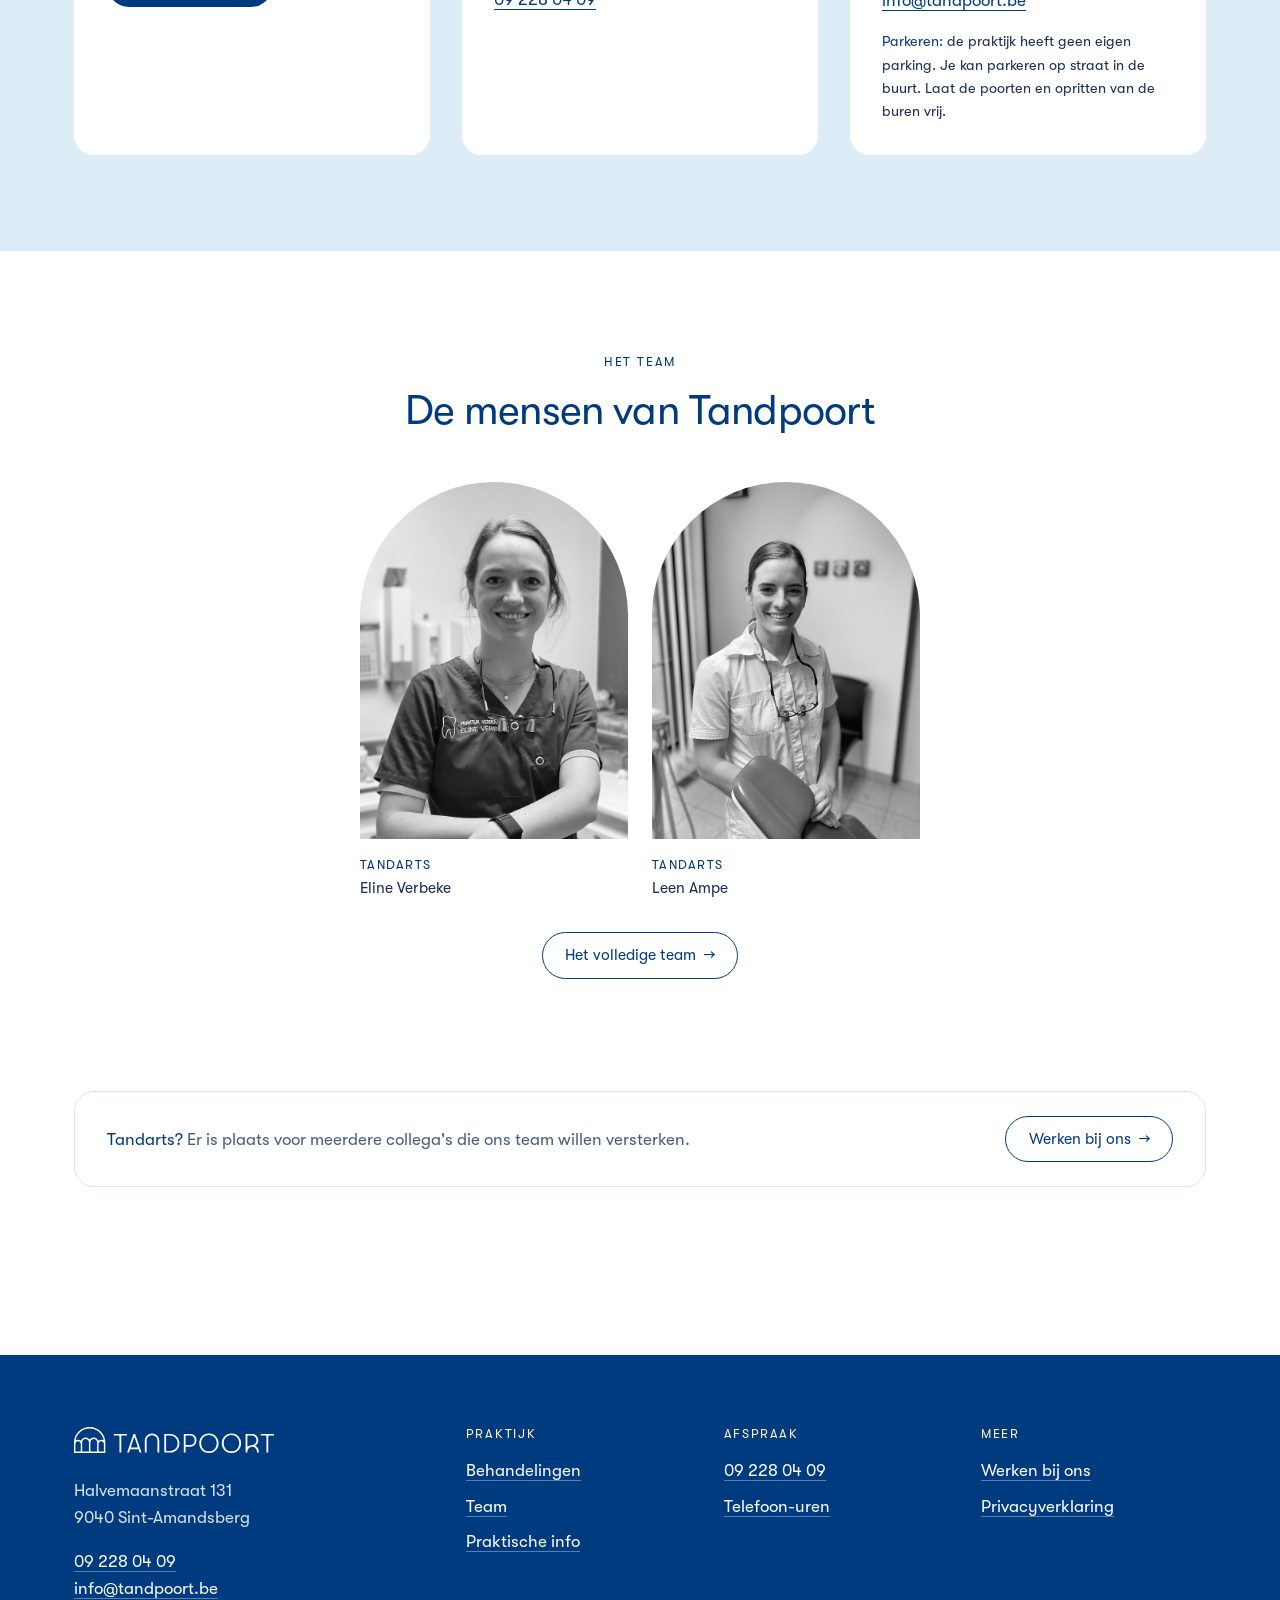
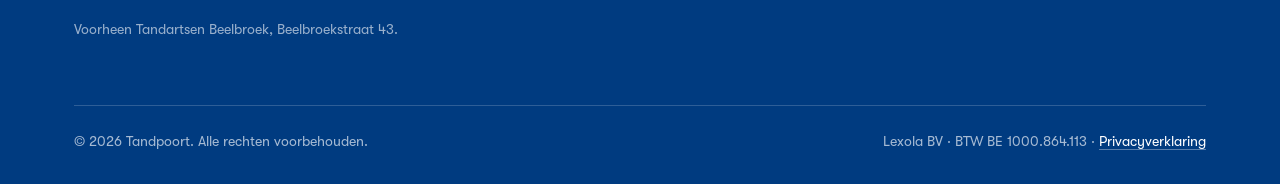
==== commit f45f8dd6: "Feedback Eline verwerkt" ====
--- a/index.html
+++ b/index.html
@@ -5,7 +5,7 @@
   <meta name="viewport" content="width=device-width, initial-scale=1.0" />
   <meta name="robots" content="noindex, nofollow" />
   <title>Voorbeeld · Tandpoort | Tandartspraktijk in Sint-Amandsberg</title>
-  <meta name="description" content="Tandpoort is een hedendaagse tandartspraktijk in Sint-Amandsberg (Gent), Halvemaanstraat 131. Voorheen Tandartsen Beelbroek. Controle en preventie, restauratieve tandheelkunde, tandvervanging en endodontie." />
+  <meta name="description" content="Tandpoort is een hedendaagse tandartspraktijk in Sint-Amandsberg (Gent), Halvemaanstraat 131. Voorheen Tandartsen Beelbroek. Controle en preventie, restauratieve tandheelkunde, tandvervanging en esthetische totaalrehabilitatie." />
   <link rel="icon" type="image/png" href="favicon.png" />
   <link rel="apple-touch-icon" href="apple-touch-icon.png" />
   <link rel="preload" href="fonts/GT-Walsheim-Regular.woff2" as="font" type="font/woff2" crossorigin />
@@ -155,7 +155,7 @@
       <div class="section-header">
         <span class="eyebrow">Behandelingen</span>
         <h2>Waarvoor je bij ons terechtkan</h2>
-        <p>Van de halfjaarlijkse controle tot een wortelkanaalbehandeling. Voor elke behandeling nemen we de tijd die ze verdient.</p>
+        <p>Van de halfjaarlijkse controle tot een volledige rehabilitatie van je gebit. Voor elke behandeling nemen we de tijd die ze verdient.</p>
       </div>
       <div class="treatments">
         <div class="card">
@@ -166,17 +166,17 @@
         <div class="card">
           <div class="card__mark card__mark--butter"></div>
           <h3>Restauratieve tandheelkunde</h3>
-          <p>Vullingen, kronen en het herstel van beschadigde of versleten tanden.</p>
+          <p>Behandeling van cariës, vullingen, kronen en herstel van beschadigde tanden of slijtage.</p>
         </div>
         <div class="card">
           <div class="card__mark card__mark--blue"></div>
           <h3>Tandvervanging</h3>
-          <p>Oplossingen voor ontbrekende tanden, van bruggen tot prothesen, met aandacht voor comfort en een natuurlijk resultaat.</p>
+          <p>Oplossingen voor ontbrekende tanden: implantaten, bruggen en prothesen, met aandacht voor comfort en een natuurlijk resultaat.</p>
         </div>
         <div class="card">
           <div class="card__mark"></div>
-          <h3>Endodontie</h3>
-          <p>Wortelkanaalbehandelingen om een ontstoken of beschadigde tand te behouden.</p>
+          <h3>Esthetische totaalrehabilitatie</h3>
+          <p>Duurzaam herstel van de mond als geheel, met oog voor gezondheid, kauwfunctie én esthetiek. Ook in complexe situaties.</p>
         </div>
       </div>
     </div>
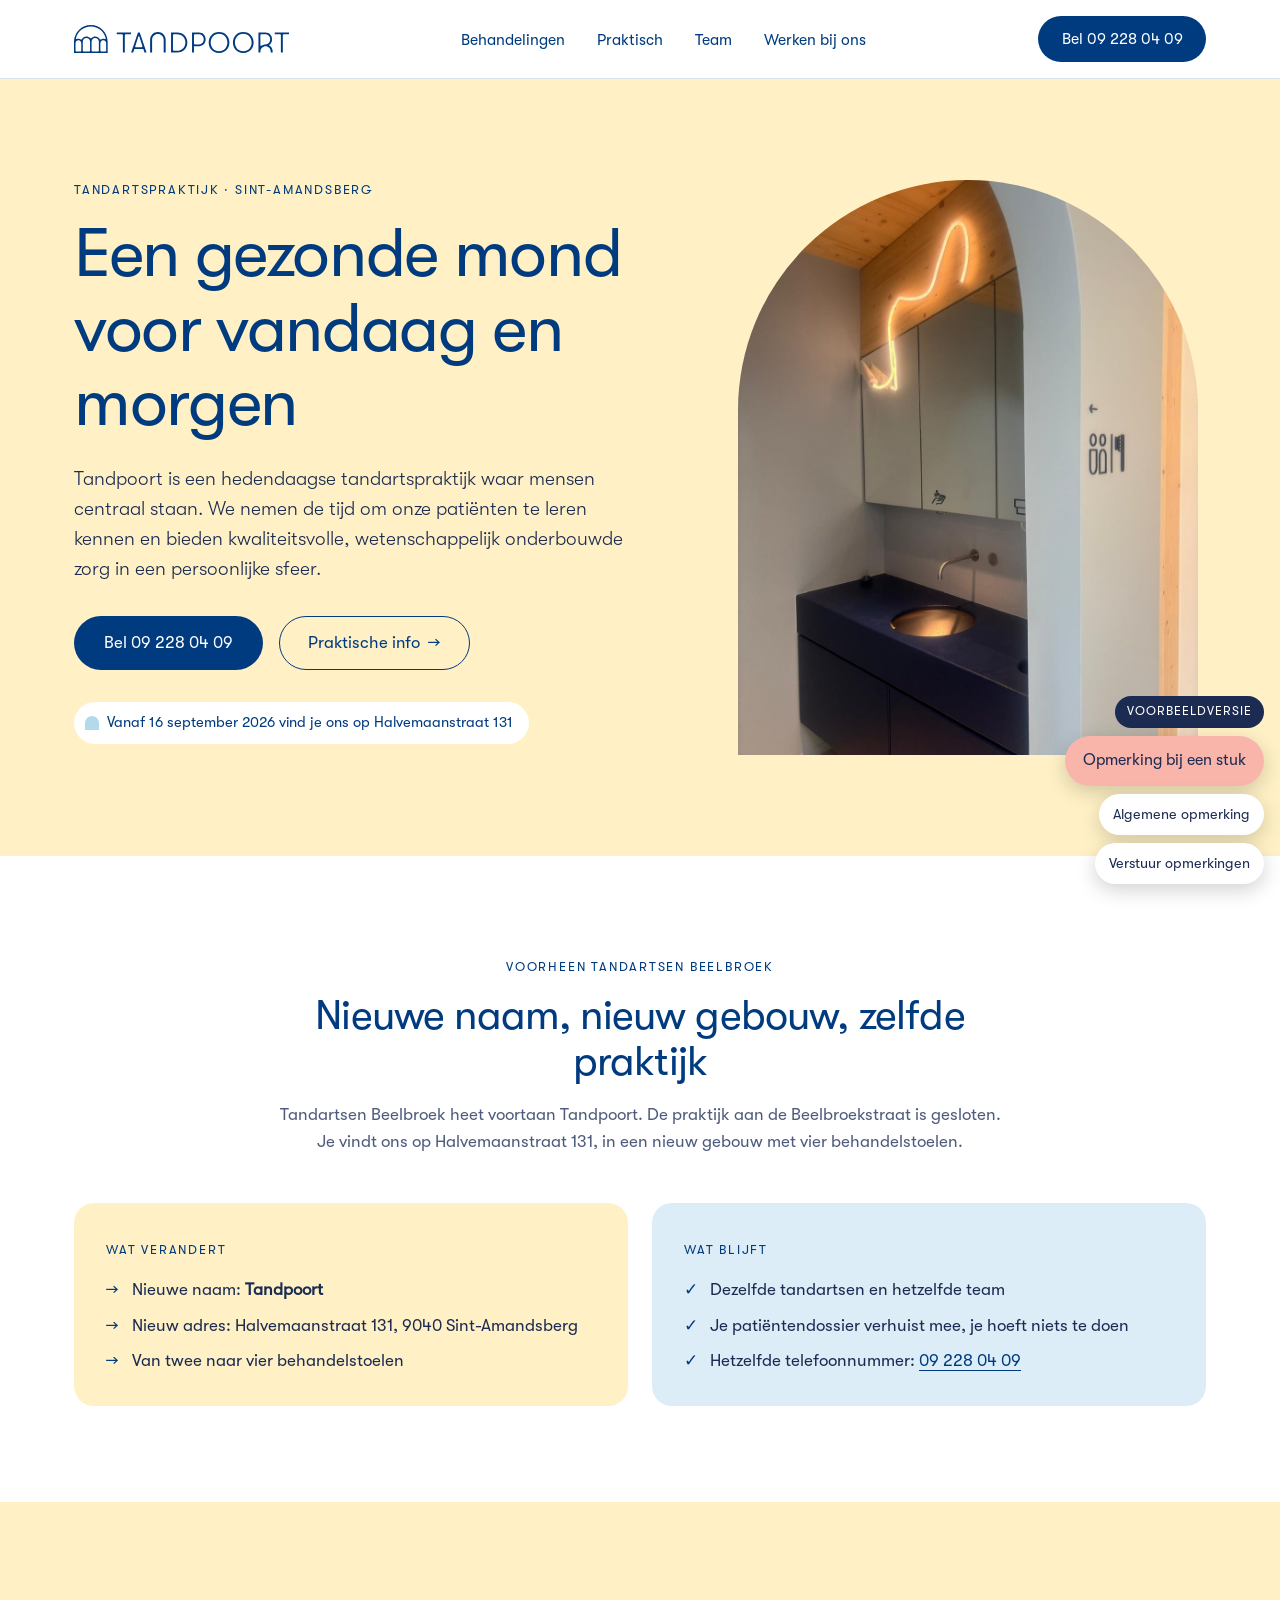
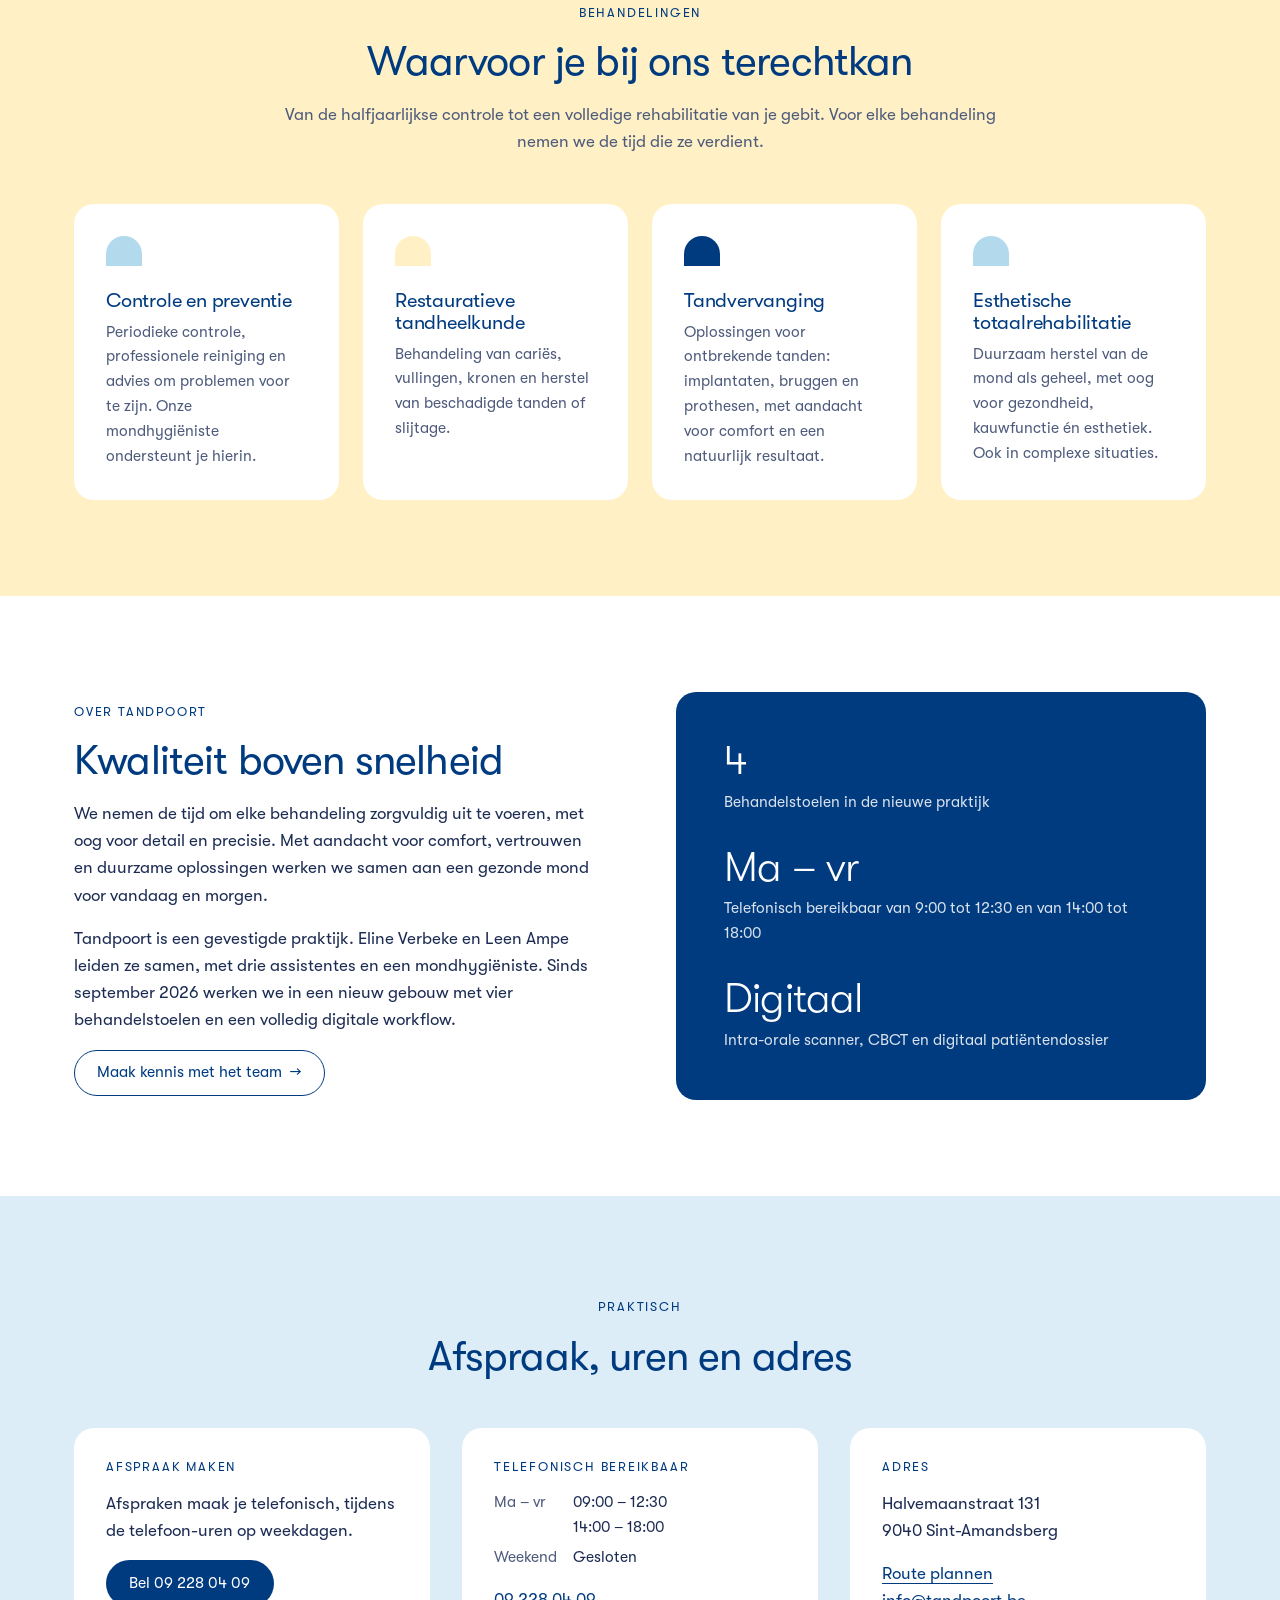
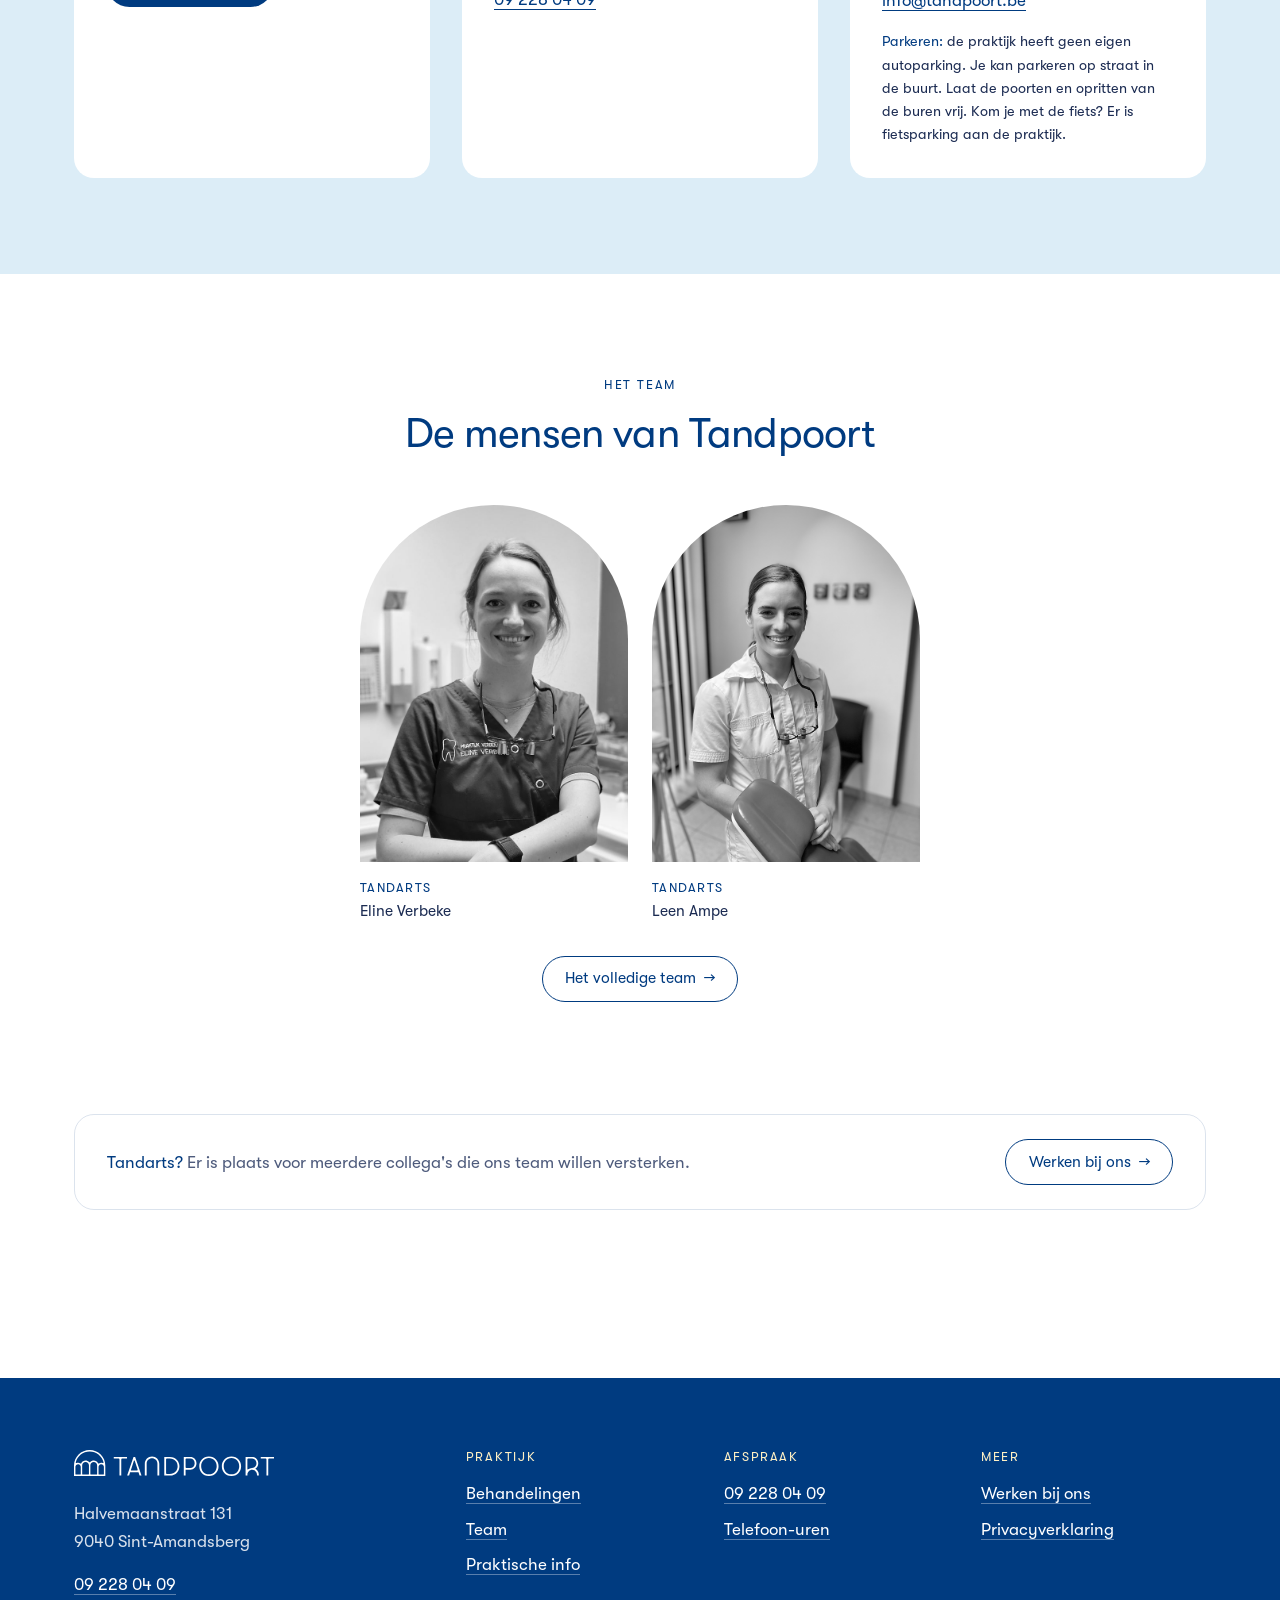
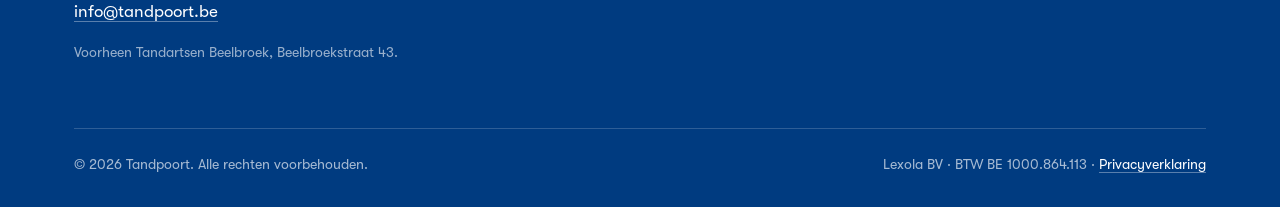
==== commit d9347013: "Fietsparking" ====
--- a/index.html
+++ b/index.html
@@ -247,7 +247,7 @@
             <a href="mailto:info@tandpoort.be">info@tandpoort.be</a>
           </p>
           <p class="muted" style="margin-top: var(--space-3); font-size: 0.9rem;">
-            <strong style="font-weight: 500; color: var(--blue);">Parkeren:</strong> de praktijk heeft geen eigen parking. Je kan parkeren op straat in de buurt. Laat de poorten en opritten van de buren vrij.
+            <strong style="font-weight: 500; color: var(--blue);">Parkeren:</strong> de praktijk heeft geen eigen autoparking. Je kan parkeren op straat in de buurt. Laat de poorten en opritten van de buren vrij. Kom je met de fiets? Er is fietsparking aan de praktijk.
           </p>
         </div>
       </div>
